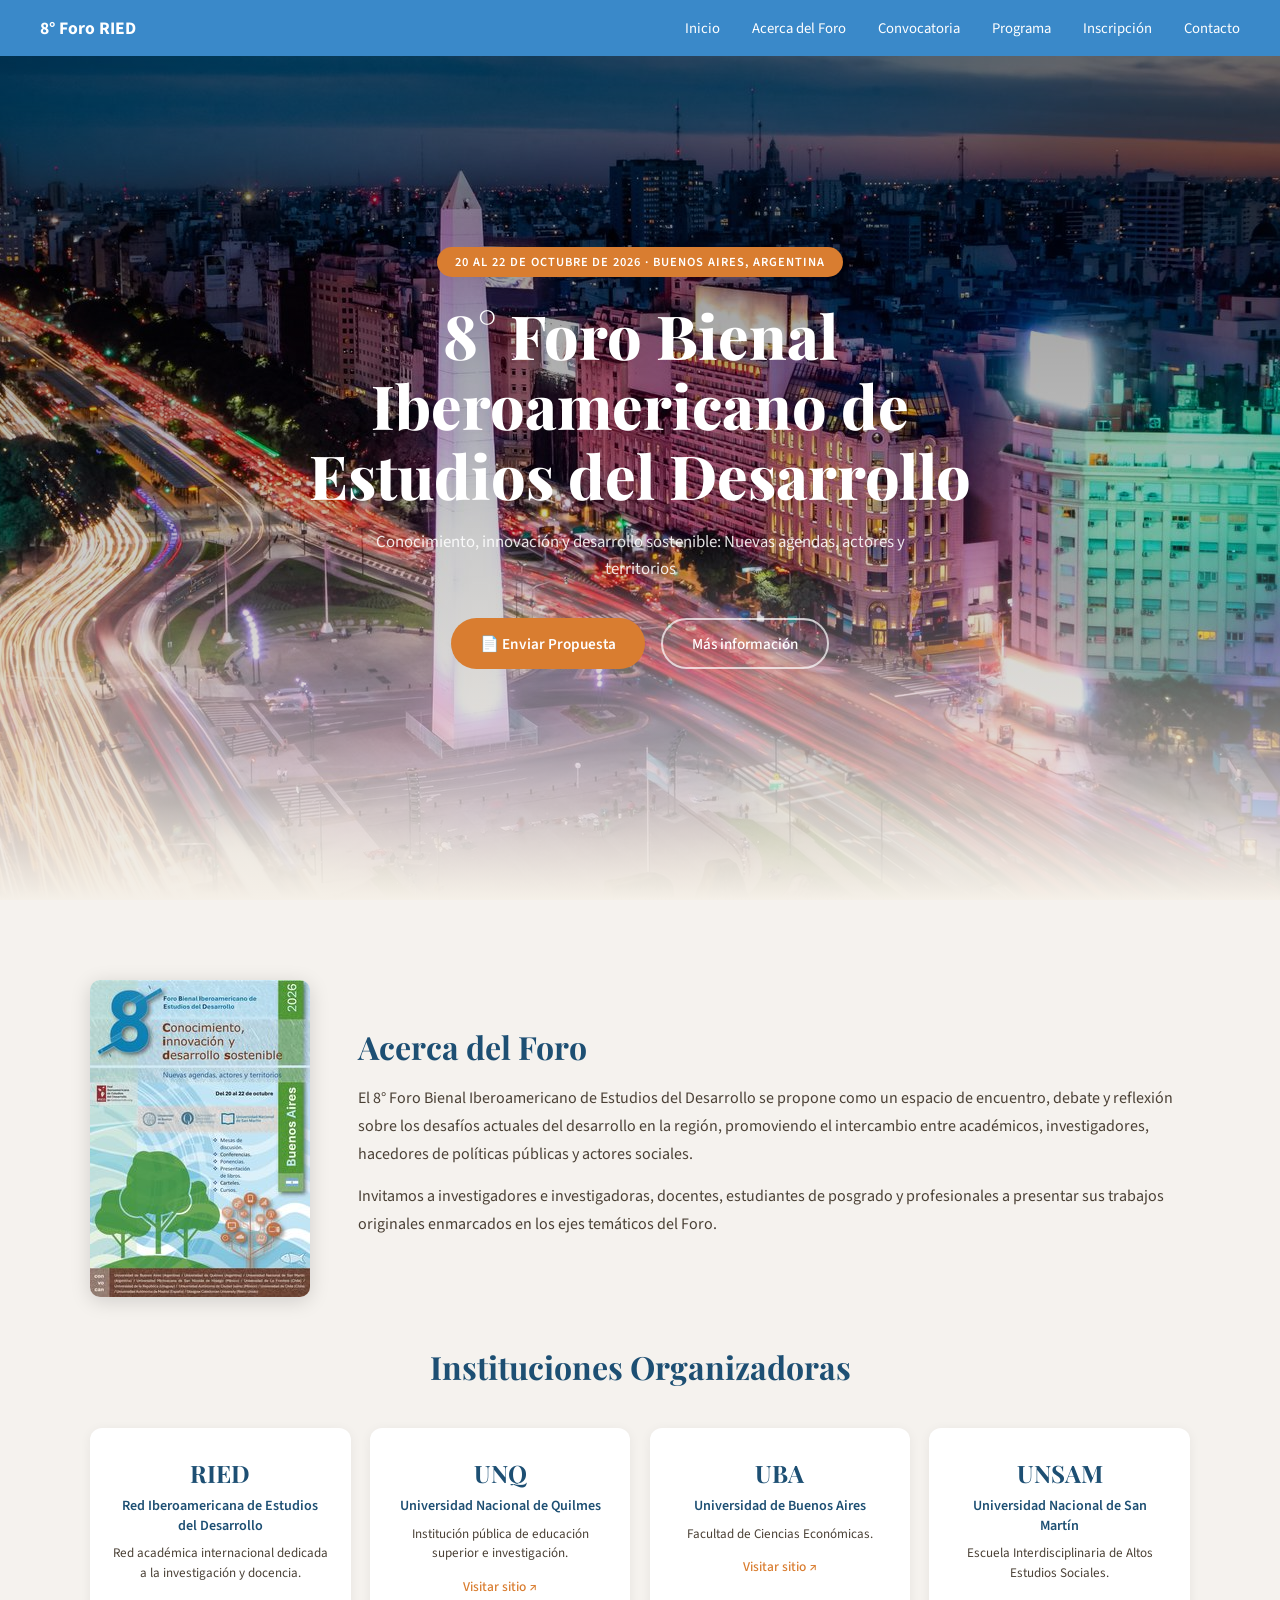
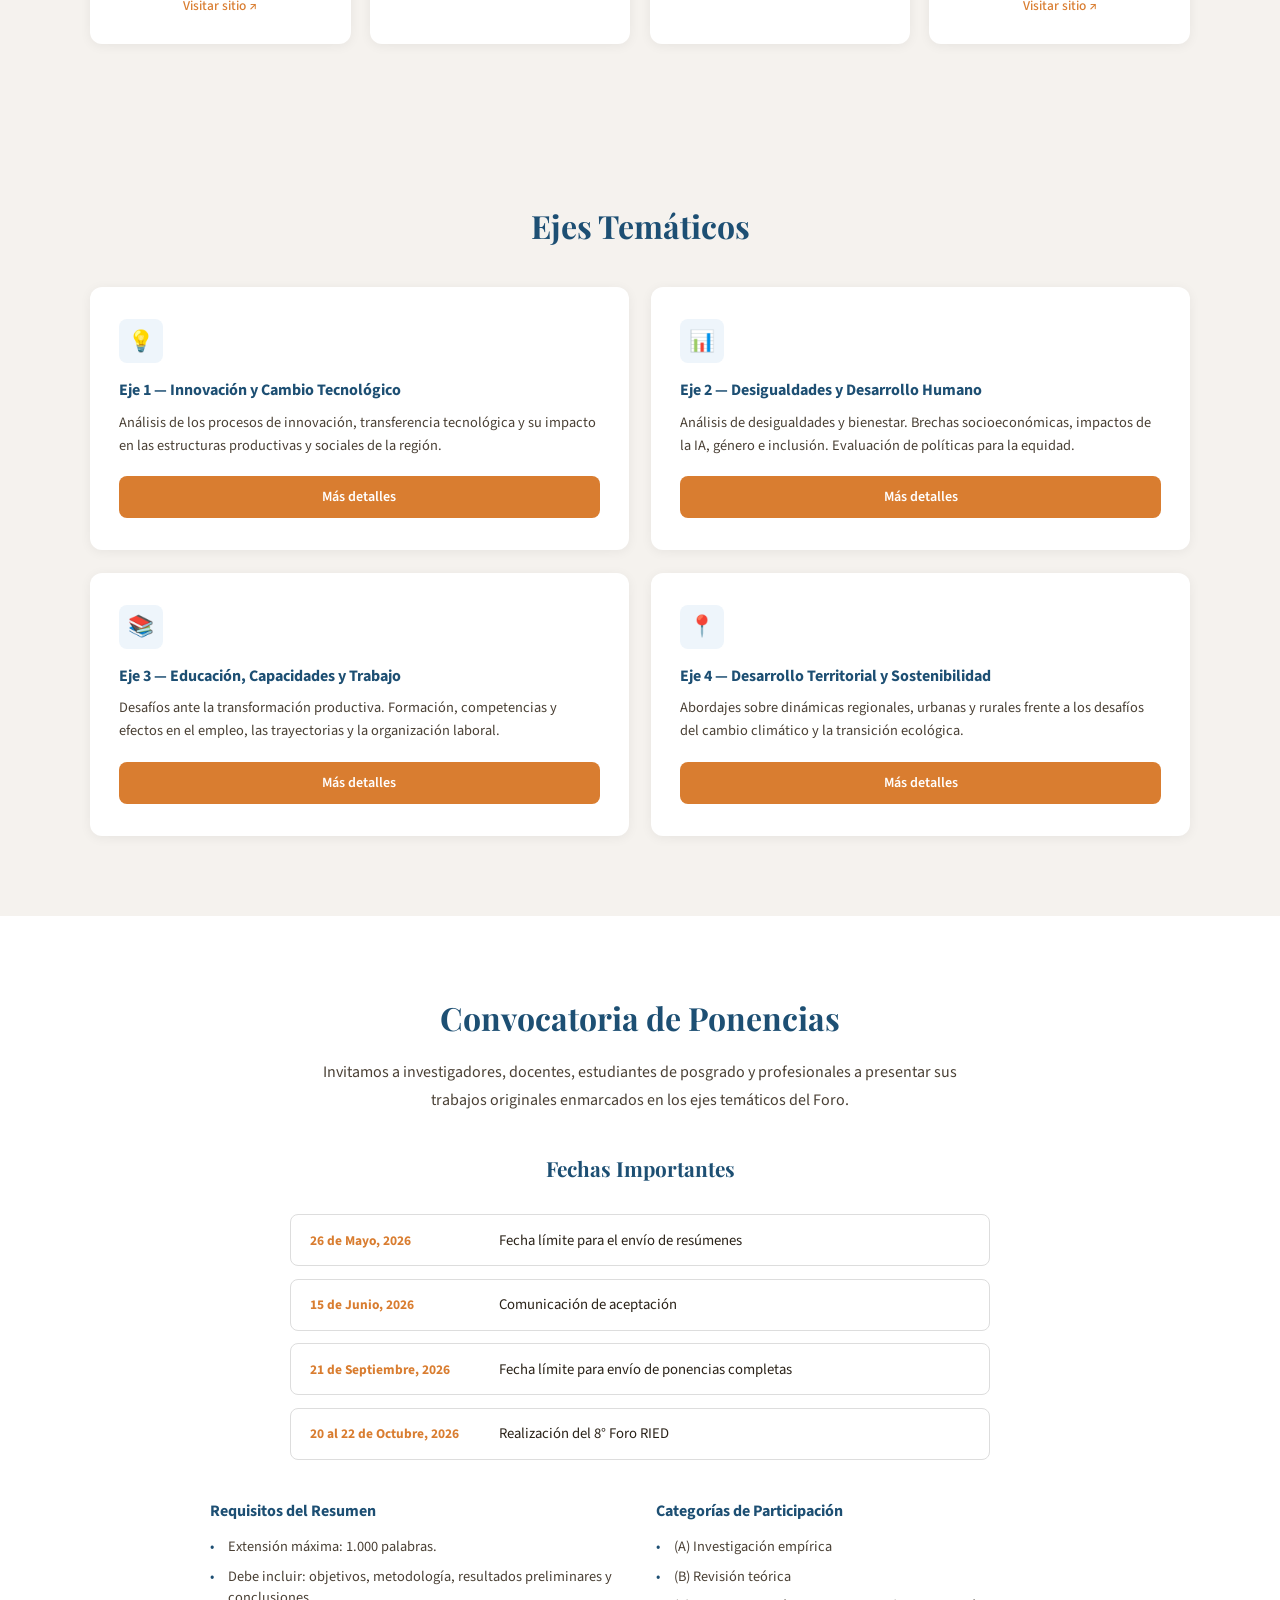
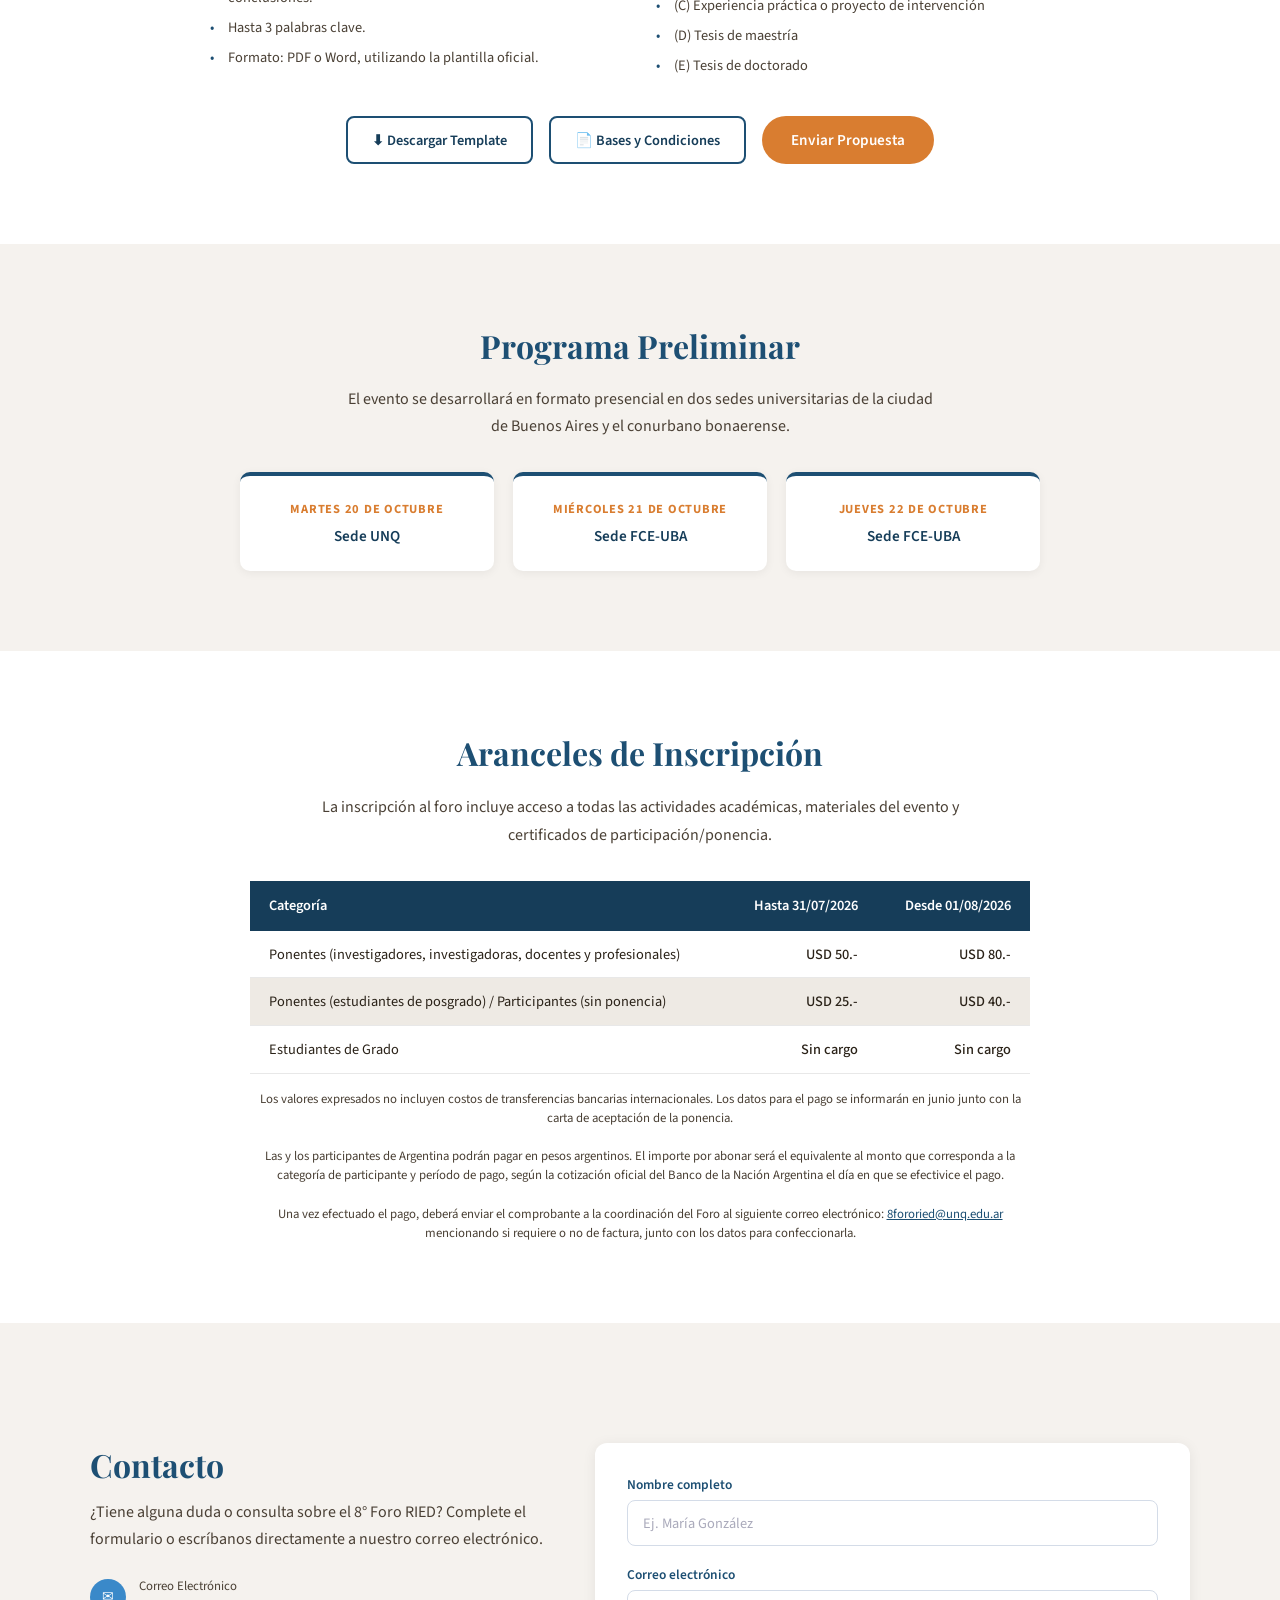
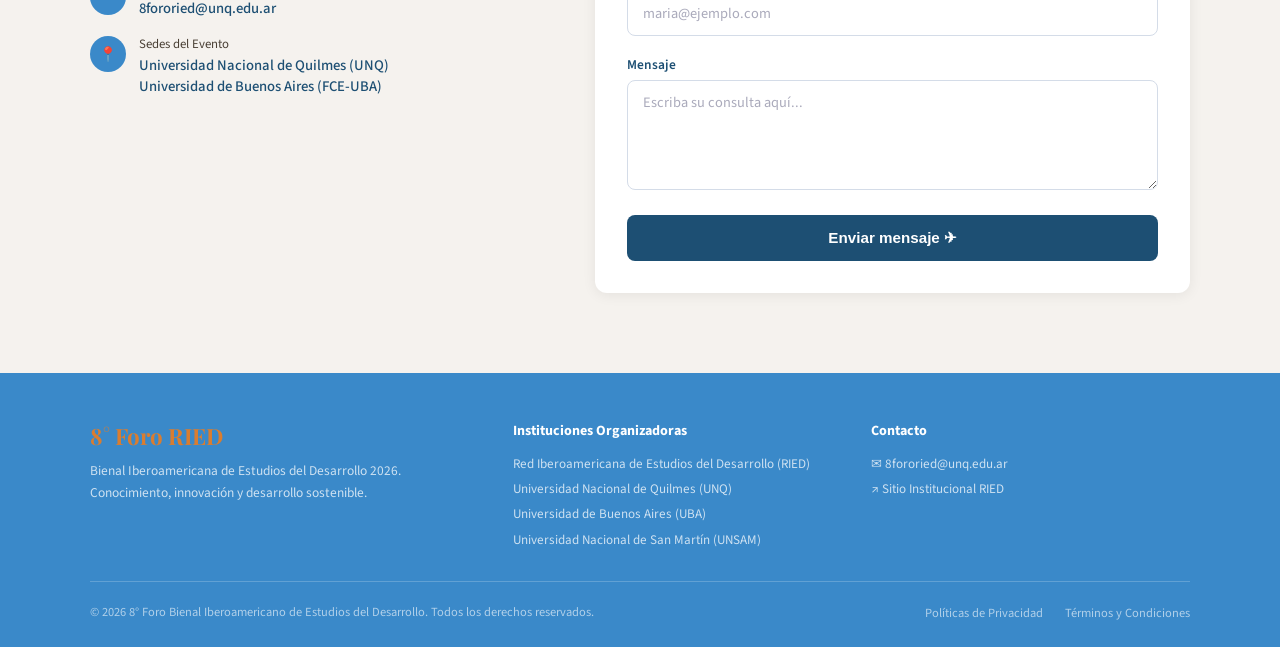
==== index.html @ 1d05a0e4 "Add files via upload" ====
<!DOCTYPE html>
<html lang="es">
<head>
  <meta charset="UTF-8" />
  <meta name="viewport" content="width=device-width, initial-scale=1.0" />
  <title>8° Foro RIED | Bienal Iberoamericana de Estudios del Desarrollo</title>
  <link href="https://fonts.googleapis.com/css2?family=Playfair+Display:wght@700;800&family=Source+Sans+3:wght@300;400;500;600&display=swap" rel="stylesheet" />
  <style>
    *, *::before, *::after { box-sizing: border-box; margin: 0; padding: 0; }

    :root {
      --azul: #1D4F73;
      --azul-oscuro: #163d59;
      --azul-nav: #3A89C9;
      --naranja: #D97D30;
      --naranja-hover: #bf6a22;
      --fondo-claro: #f5f2ee;
      --fondo-gris: #eeeae4;
      --blanco: #ffffff;
      --texto: #2a2218;
      --texto-suave: #4a4035;
      --borde: #ddd;
    }

    html { scroll-behavior: smooth; }

    body {
      font-family: 'Source Sans 3', sans-serif;
      color: var(--texto);
      background: var(--blanco);
    }

    /* ── NAV ── */
    nav {
      position: fixed; top: 0; left: 0; right: 0; z-index: 100;
      background: var(--azul-nav);
      display: flex; align-items: center; justify-content: space-between;
      padding: 0 2.5rem; height: 56px;
    }
    .nav-logo {
      font-family: 'Source Sans 3', sans-serif;
      font-weight: 700; font-size: 1.1rem;
      color: var(--blanco); text-decoration: none;
    }
    .nav-links { display: flex; gap: 2rem; list-style: none; }
    .nav-links a {
      color: var(--blanco); text-decoration: none;
      font-size: 0.92rem; font-weight: 400;
      transition: opacity .2s;
    }
    .nav-links a:hover { opacity: 0.8; }

    .hamburger {
      display: none; flex-direction: column; gap: 5px;
      background: none; border: none; cursor: pointer; padding: 4px;
    }
    .hamburger span {
      display: block; width: 24px; height: 2px;
      background: var(--blanco); border-radius: 2px;
      transition: all .3s;
    }
    .nav-mobile-open .nav-links {
      display: flex !important;
    }
    @media (max-width: 768px) {
      .hamburger { display: flex; }
      .nav-links {
        display: none; flex-direction: column;
        position: absolute; top: 56px; left: 0; right: 0;
        background: var(--azul-nav); padding: 1rem 1.5rem 1.5rem;
        gap: .8rem; z-index: 99;
      }
      .nav-links a { font-size: 1rem; padding: .3rem 0; border-bottom: 1px solid rgba(255,255,255,.15); }
    }

    /* ── HERO ── */
    #inicio {
      min-height: 100vh;
      background: linear-gradient(to bottom, rgba(0,0,0,0.55) 0%, rgba(0,0,0,0.2) 60%, rgba(245,240,232,1) 100%),
                  url('[data-uri]') center 30%/cover no-repeat;
      display: flex; align-items: center; justify-content: center;
      text-align: center; padding: 80px 2rem 4rem;
    }
    .hero-inner { max-width: 720px; }
    .hero-badge {
      display: inline-block;
      background: var(--naranja); color: var(--blanco);
      font-size: 0.78rem; font-weight: 600; letter-spacing: .08em;
      text-transform: uppercase; padding: .4rem 1.1rem;
      border-radius: 999px; margin-bottom: 1.4rem;
    }
    .hero-title {
      font-family: 'Playfair Display', serif;
      font-size: clamp(2.4rem, 5vw, 3.8rem);
      font-weight: 800; color: var(--blanco);
      line-height: 1.15; margin-bottom: 1.2rem;
    }
    .hero-subtitle {
      font-size: 1.05rem; color: rgba(255,255,255,.88);
      line-height: 1.6; margin-bottom: 2.2rem; max-width: 560px; margin-left: auto; margin-right: auto;
    }
    .hero-btns { display: flex; gap: 1rem; justify-content: center; flex-wrap: wrap; }
    .btn-primary {
      background: var(--naranja); color: var(--blanco);
      border: none; padding: .8rem 1.8rem; border-radius: 999px;
      font-size: .95rem; font-weight: 600; cursor: pointer;
      text-decoration: none; display: inline-flex; align-items: center; gap: .5rem;
      transition: background .2s, transform .15s;
    }
    .btn-primary:hover { background: var(--naranja-hover); transform: translateY(-1px); }
    .btn-secondary {
      background: transparent; color: var(--blanco);
      border: 2px solid rgba(255,255,255,.7); padding: .8rem 1.8rem; border-radius: 999px;
      font-size: .95rem; font-weight: 500; cursor: pointer;
      text-decoration: none; display: inline-flex; align-items: center;
      transition: border-color .2s, background .2s;
    }
    .btn-secondary:hover { border-color: var(--blanco); background: rgba(255,255,255,.1); }

    /* ── SECTIONS ── */
    section { padding: 5rem 2rem; }
    .container { max-width: 1100px; margin: 0 auto; }
    .section-title {
      font-family: 'Playfair Display', serif;
      font-size: 2rem; font-weight: 700;
      color: var(--azul); text-align: center; margin-bottom: 1.2rem;
    }
    .section-text {
      text-align: center; color: var(--texto-suave);
      line-height: 1.75; max-width: 680px; margin: 0 auto 1.2rem;
      font-size: 1rem;
    }

    /* ── ACERCA ── */
    #acerca { background: var(--fondo-claro); }
    .acerca-grid {
      display: grid; grid-template-columns: 220px 1fr;
      gap: 3rem; align-items: center; margin-bottom: 3rem;
    }
    .acerca-cartel {
      border-radius: 10px; overflow: hidden;
      box-shadow: 0 4px 20px rgba(0,0,0,.15);
    }
    .acerca-cartel img { width: 100%; display: block; }
    .acerca-texto h2 {
      font-family: 'Playfair Display', serif;
      font-size: 2rem; color: var(--azul); margin-bottom: 1rem; text-align: left;
    }
    .acerca-texto p { color: var(--texto-suave); line-height: 1.75; margin-bottom: .9rem; }
    @media (max-width: 768px) {
      .acerca-grid { grid-template-columns: 1fr; }
      .acerca-cartel { max-width: 280px; margin: 0 auto; }
    }

    /* ── INSTITUCIONES ── */
    .instituciones-grid {
      display: grid; grid-template-columns: repeat(auto-fit, minmax(220px, 1fr));
      gap: 1.2rem; margin-top: 2.5rem;
    }
    .inst-card {
      background: var(--blanco); border-radius: 12px;
      padding: 1.8rem 1.4rem; text-align: center;
      box-shadow: 0 2px 12px rgba(0,0,0,.06);
      display: flex; flex-direction: column; gap: .5rem;
    }
    .inst-sigla {
      font-family: 'Playfair Display', serif;
      font-size: 1.5rem; font-weight: 700; color: var(--azul);
    }
    .inst-nombre {
      font-size: .88rem; color: var(--azul); font-weight: 600; line-height: 1.4;
    }
    .inst-desc { font-size: .82rem; color: var(--texto-suave); line-height: 1.5; }
    .inst-link {
      color: var(--naranja); font-size: .84rem; font-weight: 500;
      text-decoration: none; margin-top: .3rem;
    }
    .inst-link:hover { text-decoration: underline; }

    /* ── EJES ── */
    #ejes { background: var(--fondo-claro); }
    .ejes-grid {
      display: grid; grid-template-columns: repeat(auto-fit, minmax(420px, 1fr));
      gap: 1.4rem; margin-top: 2.5rem;
    }
    .eje-card {
      background: var(--blanco); border-radius: 12px;
      padding: 2rem 1.8rem;
      box-shadow: 0 2px 12px rgba(0,0,0,.06);
    }
    .eje-icono {
      width: 44px; height: 44px; background: #eef5fb;
      border-radius: 8px; display: flex; align-items: center; justify-content: center;
      margin-bottom: 1rem; font-size: 1.3rem;
    }
    .eje-titulo {
      font-size: 1rem; font-weight: 700; color: var(--azul);
      margin-bottom: .6rem;
    }
    .eje-desc { font-size: .9rem; color: var(--texto-suave); line-height: 1.6; margin-bottom: 1.2rem; }
    .btn-download {
      width: 100%; background: var(--naranja); color: var(--blanco);
      border: none; padding: .7rem 1rem; border-radius: 8px;
      font-size: .88rem; font-weight: 600; cursor: pointer;
      display: flex; align-items: center; justify-content: center; gap: .5rem;
      text-decoration: none; transition: background .2s;
    }
    .btn-download:hover { background: var(--naranja-hover); }

    /* ── CATEGORÍAS ── */
    #categorias { background: var(--fondo-claro); }
    .categorias-box {
      max-width: 580px; margin: 2rem auto 0;
    }
    .categorias-box ol {
      list-style: none; counter-reset: cat;
      display: flex; flex-direction: column; gap: 0;
    }
    .categorias-box li {
      counter-increment: cat;
      display: flex; align-items: center; gap: 1rem;
      font-size: 1rem; color: var(--texto);
      padding: .85rem 1rem;
      border-bottom: 1px solid rgba(58,137,201,.15);
    }
    .categorias-box li:last-child { border-bottom: none; }
    .categorias-box li::before {
      content: counter(cat, lower-roman) ".";
      color: var(--azul); font-weight: 700; min-width: 1.8rem;
      font-size: 1rem;
    }

    /* ── CONVOCATORIA ── */
    #convocatoria { background: var(--blanco); }
    .fechas-list {
      max-width: 700px; margin: 2rem auto;
      display: flex; flex-direction: column; gap: .8rem;
    }
    .fecha-item {
      display: flex; align-items: center; gap: 1.2rem;
      background: var(--blanco); border: 1px solid var(--borde);
      border-radius: 8px; padding: .9rem 1.2rem;
    }
    .fecha-tag {
      font-size: .84rem; font-weight: 700; color: var(--naranja);
      min-width: 170px; white-space: nowrap;
    }
    .fecha-desc { font-size: .92rem; color: var(--texto); }

    .requisitos-grid {
      display: grid; grid-template-columns: 1fr 1fr;
      gap: 2rem; max-width: 860px; margin: 2.5rem auto 0;
    }
    .req-block h3 {
      font-size: 1rem; font-weight: 700; color: var(--azul);
      margin-bottom: .9rem;
    }
    .req-block ul { list-style: none; display: flex; flex-direction: column; gap: .5rem; }
    .req-block li {
      font-size: .9rem; color: var(--texto-suave); line-height: 1.5;
      padding-left: 1.1rem; position: relative;
    }
    .req-block li::before {
      content: "•"; color: var(--azul); position: absolute; left: 0;
    }
    .convoc-btns {
      display: flex; gap: 1rem; justify-content: center; flex-wrap: wrap;
      margin-top: 2.5rem;
    }
    .btn-outline {
      background: transparent; color: var(--azul-oscuro);
      border: 2px solid var(--azul); padding: .7rem 1.5rem;
      border-radius: 8px; font-size: .9rem; font-weight: 600;
      cursor: pointer; text-decoration: none;
      display: inline-flex; align-items: center; gap: .5rem;
      transition: background .2s, color .2s;
    }
    .btn-outline:hover { background: var(--azul); color: var(--blanco); }

    /* ── PROGRAMA ── */
    #programa { background: var(--fondo-claro); }
    .programa-intro {
      text-align: center; color: var(--texto-suave);
      max-width: 600px; margin: 0 auto 2rem; line-height: 1.7;
    }
    .dias-grid {
      display: grid; grid-template-columns: repeat(auto-fit, minmax(240px, 1fr));
      gap: 1.2rem; max-width: 800px; margin: 0 auto;
    }
    .dia-card {
      background: var(--blanco); border-radius: 10px;
      padding: 1.5rem; text-align: center;
      box-shadow: 0 2px 10px rgba(0,0,0,.06);
      border-top: 4px solid var(--azul);
    }
    .dia-fecha { font-size: .78rem; color: var(--naranja); font-weight: 700; text-transform: uppercase; letter-spacing: .06em; margin-bottom: .4rem; }
    .dia-titulo { font-size: .95rem; font-weight: 600; color: var(--azul-oscuro); }

    /* ── INSCRIPCIÓN ── */
    #inscripcion { background: var(--blanco); }
    .tabla-wrap { overflow-x: auto; margin-top: 2rem; }
    table {
      width: 100%; max-width: 780px; margin: 0 auto;
      border-collapse: collapse; font-size: .9rem;
    }
    thead tr { background: var(--azul-oscuro); color: var(--blanco); }
    thead th { padding: .9rem 1.2rem; text-align: left; font-weight: 600; }
    thead th:not(:first-child) { text-align: right; }
    tbody tr { border-bottom: 1px solid #e8e8e8; }
    tbody tr:nth-child(even) { background: var(--fondo-gris); }
    tbody td { padding: .8rem 1.2rem; color: var(--texto); }
    tbody td:not(:first-child) { text-align: right; font-weight: 500; }
    .tabla-nota {
      text-align: center; font-size: .8rem; color: var(--texto-suave);
      margin-top: 1rem; max-width: 780px; margin-left: auto; margin-right: auto;
      line-height: 1.5;
    }

    /* ── CONTACTO ── */
    #contacto { background: var(--fondo-claro); }
    .contacto-grid {
      display: grid; grid-template-columns: 1fr 1.3fr;
      gap: 3rem; align-items: start; margin-top: 2.5rem;
    }
    .contacto-info h2 {
      font-family: 'Playfair Display', serif;
      font-size: 2rem; color: var(--azul); margin-bottom: .8rem;
    }
    .contacto-info p { color: var(--texto-suave); line-height: 1.7; margin-bottom: 1.5rem; }
    .info-item {
      display: flex; align-items: flex-start; gap: .8rem; margin-bottom: 1rem;
    }
    .info-icon {
      width: 36px; height: 36px; background: var(--azul-nav);
      border-radius: 50%; display: flex; align-items: center; justify-content: center;
      color: var(--blanco); font-size: .9rem; flex-shrink: 0; margin-top: .1rem;
    }
    .info-label { font-size: .8rem; color: var(--texto-suave); margin-bottom: .15rem; }
    .info-value { font-size: .92rem; color: var(--azul); font-weight: 500; }
    .contacto-form {
      background: var(--blanco); border-radius: 12px;
      padding: 2rem; box-shadow: 0 2px 14px rgba(0,0,0,.07);
    }
    .form-group { margin-bottom: 1.2rem; }
    .form-group label { display: block; font-size: .84rem; color: var(--azul); font-weight: 600; margin-bottom: .4rem; }
    .form-group input, .form-group textarea {
      width: 100%; border: 1.5px solid #d4dce8;
      border-radius: 8px; padding: .7rem .9rem;
      font-family: inherit; font-size: .9rem; color: var(--texto);
      background: var(--blanco); transition: border-color .2s;
      outline: none;
    }
    .form-group input:focus, .form-group textarea:focus { border-color: var(--azul); }
    .form-group input::placeholder, .form-group textarea::placeholder { color: #aab; }
    .form-group textarea { resize: vertical; min-height: 110px; }
    .btn-enviar {
      width: 100%; background: var(--azul); color: var(--blanco);
      border: none; padding: .85rem 1rem; border-radius: 8px;
      font-size: .95rem; font-weight: 600; cursor: pointer;
      display: flex; align-items: center; justify-content: center; gap: .5rem;
      transition: background .2s;
    }
    .btn-enviar:hover { background: var(--azul-oscuro); }

    /* ── FOOTER ── */
    footer {
      background: var(--azul-nav); color: var(--blanco);
      padding: 3rem 2rem 1.5rem;
    }
    .footer-grid {
      display: grid; grid-template-columns: 1.2fr 1fr 1fr;
      gap: 2.5rem; max-width: 1100px; margin: 0 auto 2rem;
    }
    .footer-logo {
      font-family: 'Playfair Display', serif;
      font-size: 1.4rem; font-weight: 700; color: var(--naranja);
      margin-bottom: .6rem;
    }
    .footer-tagline { font-size: .84rem; color: rgba(255,255,255,.75); line-height: 1.6; }
    .footer-col h4 { font-size: .88rem; font-weight: 700; margin-bottom: .9rem; color: var(--blanco); }
    .footer-col ul { list-style: none; display: flex; flex-direction: column; gap: .45rem; }
    .footer-col li { font-size: .82rem; color: rgba(255,255,255,.75); }
    .footer-col a { color: rgba(255,255,255,.75); text-decoration: none; }
    .footer-col a:hover { color: var(--blanco); }
    .footer-bottom {
      border-top: 1px solid rgba(255,255,255,.2);
      padding-top: 1.2rem; max-width: 1100px; margin: 0 auto;
      display: flex; justify-content: space-between; align-items: center; flex-wrap: wrap; gap: .5rem;
    }
    .footer-bottom p { font-size: .78rem; color: rgba(255,255,255,.6); }
    .footer-bottom a { color: rgba(255,255,255,.6); text-decoration: none; margin-left: 1.2rem; font-size: .78rem; }
    .footer-bottom a:hover { color: var(--blanco); }

    /* ── RESPONSIVE ── */
    @media (max-width: 768px) {
      nav { padding: 0 1.2rem; }
      .nav-links { gap: 1rem; }
      .nav-links a { font-size: .82rem; }
      .ejes-grid { grid-template-columns: 1fr; }
      .requisitos-grid { grid-template-columns: 1fr; }
      .contacto-grid { grid-template-columns: 1fr; }
      .footer-grid { grid-template-columns: 1fr; gap: 1.5rem; }
      .footer-bottom { flex-direction: column; text-align: center; }
    }
  </style>
</head>
<body>

  <!-- NAV -->
  <nav>
    <a class="nav-logo" href="#inicio">8° Foro RIED</a>
    <button class="hamburger" onclick="this.closest('nav').classList.toggle('nav-mobile-open')" aria-label="Menú">
      <span></span><span></span><span></span>
    </button>
    <ul class="nav-links">
      <li><a href="#acerca">Inicio</a></li>
      <li><a href="#acerca">Acerca del Foro</a></li>
      <li><a href="#convocatoria">Convocatoria</a></li>
      <li><a href="#programa">Programa</a></li>
      <li><a href="#inscripcion">Inscripción</a></li>
      <li><a href="#contacto">Contacto</a></li>
    </ul>
  </nav>

  <!-- HERO -->
  <section id="inicio">
    <div class="hero-inner">
      <span class="hero-badge">20 al 22 de Octubre de 2026 · Buenos Aires, Argentina</span>
      <h1 class="hero-title">8° Foro Bienal Iberoamericano de Estudios del Desarrollo</h1>
      <p class="hero-subtitle">Conocimiento, innovación y desarrollo sostenible: Nuevas agendas, actores y territorios</p>
      <div class="hero-btns">
        <a href="#convocatoria" class="btn-primary">📄 Enviar Propuesta</a>
        <a href="#acerca" class="btn-secondary">Más información</a>
      </div>
    </div>
  </section>

  <!-- ACERCA -->
  <section id="acerca">
    <div class="container">
      <div class="acerca-grid">
        <div class="acerca-cartel">
          <img src="[data-uri]" alt="Cartel 8° Foro RIED" />
        </div>
        <div class="acerca-texto">
          <h2>Acerca del Foro</h2>
          <p>El 8° Foro Bienal Iberoamericano de Estudios del Desarrollo se propone como un espacio de encuentro, debate y reflexión sobre los desafíos actuales del desarrollo en la región, promoviendo el intercambio entre académicos, investigadores, hacedores de políticas públicas y actores sociales.</p>
          <p>Invitamos a investigadores e investigadoras, docentes, estudiantes de posgrado y profesionales a presentar sus trabajos originales enmarcados en los ejes temáticos del Foro.</p>
        </div>
      </div>

      <h3 class="section-title" style="margin-top:3rem;">Instituciones Organizadoras</h3>
      <div class="instituciones-grid">
        <div class="inst-card">
          <div class="inst-sigla">RIED</div>
          <div class="inst-nombre">Red Iberoamericana de Estudios del Desarrollo</div>
          <div class="inst-desc">Red académica internacional dedicada a la investigación y docencia.</div>
          <a href="https://ried.ei.udelar.edu.uy/" target="_blank" class="inst-link">Visitar sitio ↗</a>
        </div>
        <div class="inst-card">
          <div class="inst-sigla">UNQ</div>
          <div class="inst-nombre">Universidad Nacional de Quilmes</div>
          <div class="inst-desc">Institución pública de educación superior e investigación.</div>
          <a href="https://www.unq.edu.ar" target="_blank" class="inst-link">Visitar sitio ↗</a>
        </div>
        <div class="inst-card">
          <div class="inst-sigla">UBA</div>
          <div class="inst-nombre">Universidad de Buenos Aires</div>
          <div class="inst-desc">Facultad de Ciencias Económicas.</div>
          <a href="https://www.uba.ar" target="_blank" class="inst-link">Visitar sitio ↗</a>
        </div>
        <div class="inst-card">
          <div class="inst-sigla">UNSAM</div>
          <div class="inst-nombre">Universidad Nacional de San Martín</div>
          <div class="inst-desc">Escuela Interdisciplinaria de Altos Estudios Sociales.</div>
          <a href="https://www.unsam.edu.ar" target="_blank" class="inst-link">Visitar sitio ↗</a>
        </div>
      </div>
    </div>
  </section>

  <!-- EJES TEMÁTICOS -->
  <section id="ejes">
    <div class="container">
      <h2 class="section-title">Ejes Temáticos</h2>
      <div class="ejes-grid">
        <div class="eje-card">
          <div class="eje-icono">💡</div>
          <div class="eje-titulo">Eje 1 — Innovación y Cambio Tecnológico</div>
          <p class="eje-desc">Análisis de los procesos de innovación, transferencia tecnológica y su impacto en las estructuras productivas y sociales de la región.</p>
          <a href="https://drive.google.com/file/d/17ucjPjBVITcf9q3q3C0ZAJIgODDMo0Xp/view?usp=drive_link" target="_blank" class="btn-download">Más detalles</a>
        </div>
        <div class="eje-card">
          <div class="eje-icono">📊</div>
          <div class="eje-titulo">Eje 2 — Desigualdades y Desarrollo Humano</div>
          <p class="eje-desc">Análisis de desigualdades y bienestar. Brechas socioeconómicas, impactos de la IA, género e inclusión. Evaluación de políticas para la equidad.</p>
          <a href="https://drive.google.com/file/d/17ucjPjBVITcf9q3q3C0ZAJIgODDMo0Xp/view?usp=drive_link" target="_blank" class="btn-download">Más detalles</a>
        </div>
        <div class="eje-card">
          <div class="eje-icono">📚</div>
          <div class="eje-titulo">Eje 3 — Educación, Capacidades y Trabajo</div>
          <p class="eje-desc">Desafíos ante la transformación productiva. Formación, competencias y efectos en el empleo, las trayectorias y la organización laboral.</p>
          <a href="https://drive.google.com/file/d/17ucjPjBVITcf9q3q3C0ZAJIgODDMo0Xp/view?usp=drive_link" target="_blank" class="btn-download">Más detalles</a>
        </div>
        <div class="eje-card">
          <div class="eje-icono">📍</div>
          <div class="eje-titulo">Eje 4 — Desarrollo Territorial y Sostenibilidad</div>
          <p class="eje-desc">Abordajes sobre dinámicas regionales, urbanas y rurales frente a los desafíos del cambio climático y la transición ecológica.</p>
          <a href="https://drive.google.com/file/d/17ucjPjBVITcf9q3q3C0ZAJIgODDMo0Xp/view?usp=drive_link" target="_blank" class="btn-download">Más detalles</a>
        </div>
      </div>
    </div>
  </section>


  <!-- CONVOCATORIA -->
  <section id="convocatoria">
    <div class="container">
      <h2 class="section-title">Convocatoria de Ponencias</h2>
      <p class="section-text">
        Invitamos a investigadores, docentes, estudiantes de posgrado y profesionales a presentar sus trabajos originales enmarcados en los ejes temáticos del Foro.
      </p>

      <h3 class="section-title" style="font-size:1.3rem; margin-top:2.5rem;">Fechas Importantes</h3>
      <div class="fechas-list">
        <div class="fecha-item">
          <span class="fecha-tag">26 de Mayo, 2026</span>
          <span class="fecha-desc">Fecha límite para el envío de resúmenes</span>
        </div>
        <div class="fecha-item">
          <span class="fecha-tag">15 de Junio, 2026</span>
          <span class="fecha-desc">Comunicación de aceptación</span>
        </div>
        <div class="fecha-item">
          <span class="fecha-tag">21 de Septiembre, 2026</span>
          <span class="fecha-desc">Fecha límite para envío de ponencias completas</span>
        </div>
        <div class="fecha-item">
          <span class="fecha-tag">20 al 22 de Octubre, 2026</span>
          <span class="fecha-desc">Realización del 8° Foro RIED</span>
        </div>
      </div>

      <div class="requisitos-grid">
        <div class="req-block">
          <h3>Requisitos del Resumen</h3>
          <ul>
            <li>Extensión máxima: 1.000 palabras.</li>
            <li>Debe incluir: objetivos, metodología, resultados preliminares y conclusiones.</li>
            <li>Hasta 3 palabras clave.</li>
            <li>Formato: PDF o Word, utilizando la plantilla oficial.</li>
          </ul>
        </div>
        <div class="req-block">
          <h3>Categorías de Participación</h3>
          <ul>
            <li>(A) Investigación empírica</li>
            <li>(B) Revisión teórica</li>
            <li>(C) Experiencia práctica o proyecto de intervención</li>
            <li>(D) Tesis de maestría</li>
            <li>(E) Tesis de doctorado</li>
          </ul>
        </div>
      </div>

      <div class="convoc-btns">
        <a href="https://docs.google.com/document/d/1Ycn0RDQFD9Lie3_sKB4nD702OVNZo6qW/edit?usp=drive_link&ouid=109383306768467036196&rtpof=true&sd=true" target="_blank" class="btn-outline">⬇ Descargar Template</a>
        <a href="https://drive.google.com/file/d/17ucjPjBVITcf9q3q3C0ZAJIgODDMo0Xp/view?usp=drive_link" target="_blank" class="btn-outline">📄 Bases y Condiciones</a>
        <a href="https://forms.gle/KFT8d6j4zbv81zY18" target="_blank" class="btn-primary">Enviar Propuesta</a>
      </div>
    </div>
  </section>

  <!-- PROGRAMA -->
  <section id="programa">
    <div class="container">
      <h2 class="section-title">Programa Preliminar</h2>
      <p class="programa-intro">
        El evento se desarrollará en formato presencial en dos sedes universitarias de la ciudad de Buenos Aires y el conurbano bonaerense.
      </p>
      <div class="dias-grid">
        <div class="dia-card">
          <div class="dia-fecha">Martes 20 de Octubre</div>
          <div class="dia-titulo">Sede UNQ</div>
        </div>
        <div class="dia-card">
          <div class="dia-fecha">Miércoles 21 de Octubre</div>
          <div class="dia-titulo">Sede FCE-UBA</div>
        </div>
        <div class="dia-card">
          <div class="dia-fecha">Jueves 22 de Octubre</div>
          <div class="dia-titulo">Sede FCE-UBA</div>
        </div>
      </div>
    </div>
  </section>

  <!-- INSCRIPCIÓN -->
  <section id="inscripcion">
    <div class="container">
      <h2 class="section-title">Aranceles de Inscripción</h2>
      <p class="section-text">
        La inscripción al foro incluye acceso a todas las actividades académicas, materiales del evento y certificados de participación/ponencia.
      </p>
      <div class="tabla-wrap">
        <table>
          <thead>
            <tr>
              <th>Categoría</th>
              <th>Hasta 31/07/2026</th>
              <th>Desde 01/08/2026</th>
            </tr>
          </thead>
          <tbody>
            <tr>
              <td>Ponentes (investigadores, investigadoras, docentes y profesionales)</td>
              <td>USD 50.-</td>
              <td>USD 80.-</td>
            </tr>
            <tr>
              <td>Ponentes (estudiantes de posgrado) / Participantes (sin ponencia)</td>
              <td>USD 25.-</td>
              <td>USD 40.-</td>
            </tr>
            <tr>
              <td>Estudiantes de Grado</td>
              <td>Sin cargo</td>
              <td>Sin cargo</td>
            </tr>
          </tbody>
        </table>
      </div>
      <p class="tabla-nota">Los valores expresados no incluyen costos de transferencias bancarias internacionales. Los datos para el pago se informarán en junio junto con la carta de aceptación de la ponencia.<br><br>
      Las y los participantes de Argentina podrán pagar en pesos argentinos. El importe por abonar será el equivalente al monto que corresponda a la categoría de participante y período de pago, según la cotización oficial del Banco de la Nación Argentina el día en que se efectivice el pago.<br><br>
      Una vez efectuado el pago, deberá enviar el comprobante a la coordinación del Foro al siguiente correo electrónico: <a href="mailto:8fororied@unq.edu.ar" style="color:var(--azul);">8fororied@unq.edu.ar</a> mencionando si requiere o no de factura, junto con los datos para confeccionarla.</p>
    </div>
  </section>

  <!-- CONTACTO -->
  <section id="contacto">
    <div class="container">
      <div class="contacto-grid">
        <div class="contacto-info">
          <h2>Contacto</h2>
          <p>¿Tiene alguna duda o consulta sobre el 8° Foro RIED? Complete el formulario o escríbanos directamente a nuestro correo electrónico.</p>
          <div class="info-item">
            <div class="info-icon">✉</div>
            <div>
              <div class="info-label">Correo Electrónico</div>
              <div class="info-value">8fororied@unq.edu.ar</div>
            </div>
          </div>
          <div class="info-item">
            <div class="info-icon">📍</div>
            <div>
              <div class="info-label">Sedes del Evento</div>
              <div class="info-value">Universidad Nacional de Quilmes (UNQ)<br>Universidad de Buenos Aires (FCE-UBA)</div>
            </div>
          </div>
        </div>
        <div class="contacto-form">
          <div class="form-group">
            <label>Nombre completo</label>
            <input type="text" placeholder="Ej. María González" />
          </div>
          <div class="form-group">
            <label>Correo electrónico</label>
            <input type="email" placeholder="maria@ejemplo.com" />
          </div>
          <div class="form-group">
            <label>Mensaje</label>
            <textarea placeholder="Escriba su consulta aquí..."></textarea>
          </div>
          <button class="btn-enviar">Enviar mensaje ✈</button>
        </div>
      </div>
    </div>
  </section>

  <!-- FOOTER -->
  <footer>
    <div class="footer-grid">
      <div>
        <div class="footer-logo">8° Foro RIED</div>
        <p class="footer-tagline">Bienal Iberoamericana de Estudios del Desarrollo 2026. Conocimiento, innovación y desarrollo sostenible.</p>
      </div>
      <div class="footer-col">
        <h4>Instituciones Organizadoras</h4>
        <ul>
          <li>Red Iberoamericana de Estudios del Desarrollo (RIED)</li>
          <li>Universidad Nacional de Quilmes (UNQ)</li>
          <li>Universidad de Buenos Aires (UBA)</li>
          <li>Universidad Nacional de San Martín (UNSAM)</li>
        </ul>
      </div>
      <div class="footer-col">
        <h4>Contacto</h4>
        <ul>
          <li><a href="mailto:8fororied@unq.edu.ar">✉ 8fororied@unq.edu.ar</a></li>
          <li><a href="https://ried.ei.udelar.edu.uy/" target="_blank">↗ Sitio Institucional RIED</a></li>
        </ul>
      </div>
    </div>
    <div class="footer-bottom">
      <p>© 2026 8° Foro Bienal Iberoamericano de Estudios del Desarrollo. Todos los derechos reservados.</p>
      <div>
        <a href="#">Políticas de Privacidad</a>
        <a href="#">Términos y Condiciones</a>
      </div>
    </div>
  </footer>

</body>
</html>
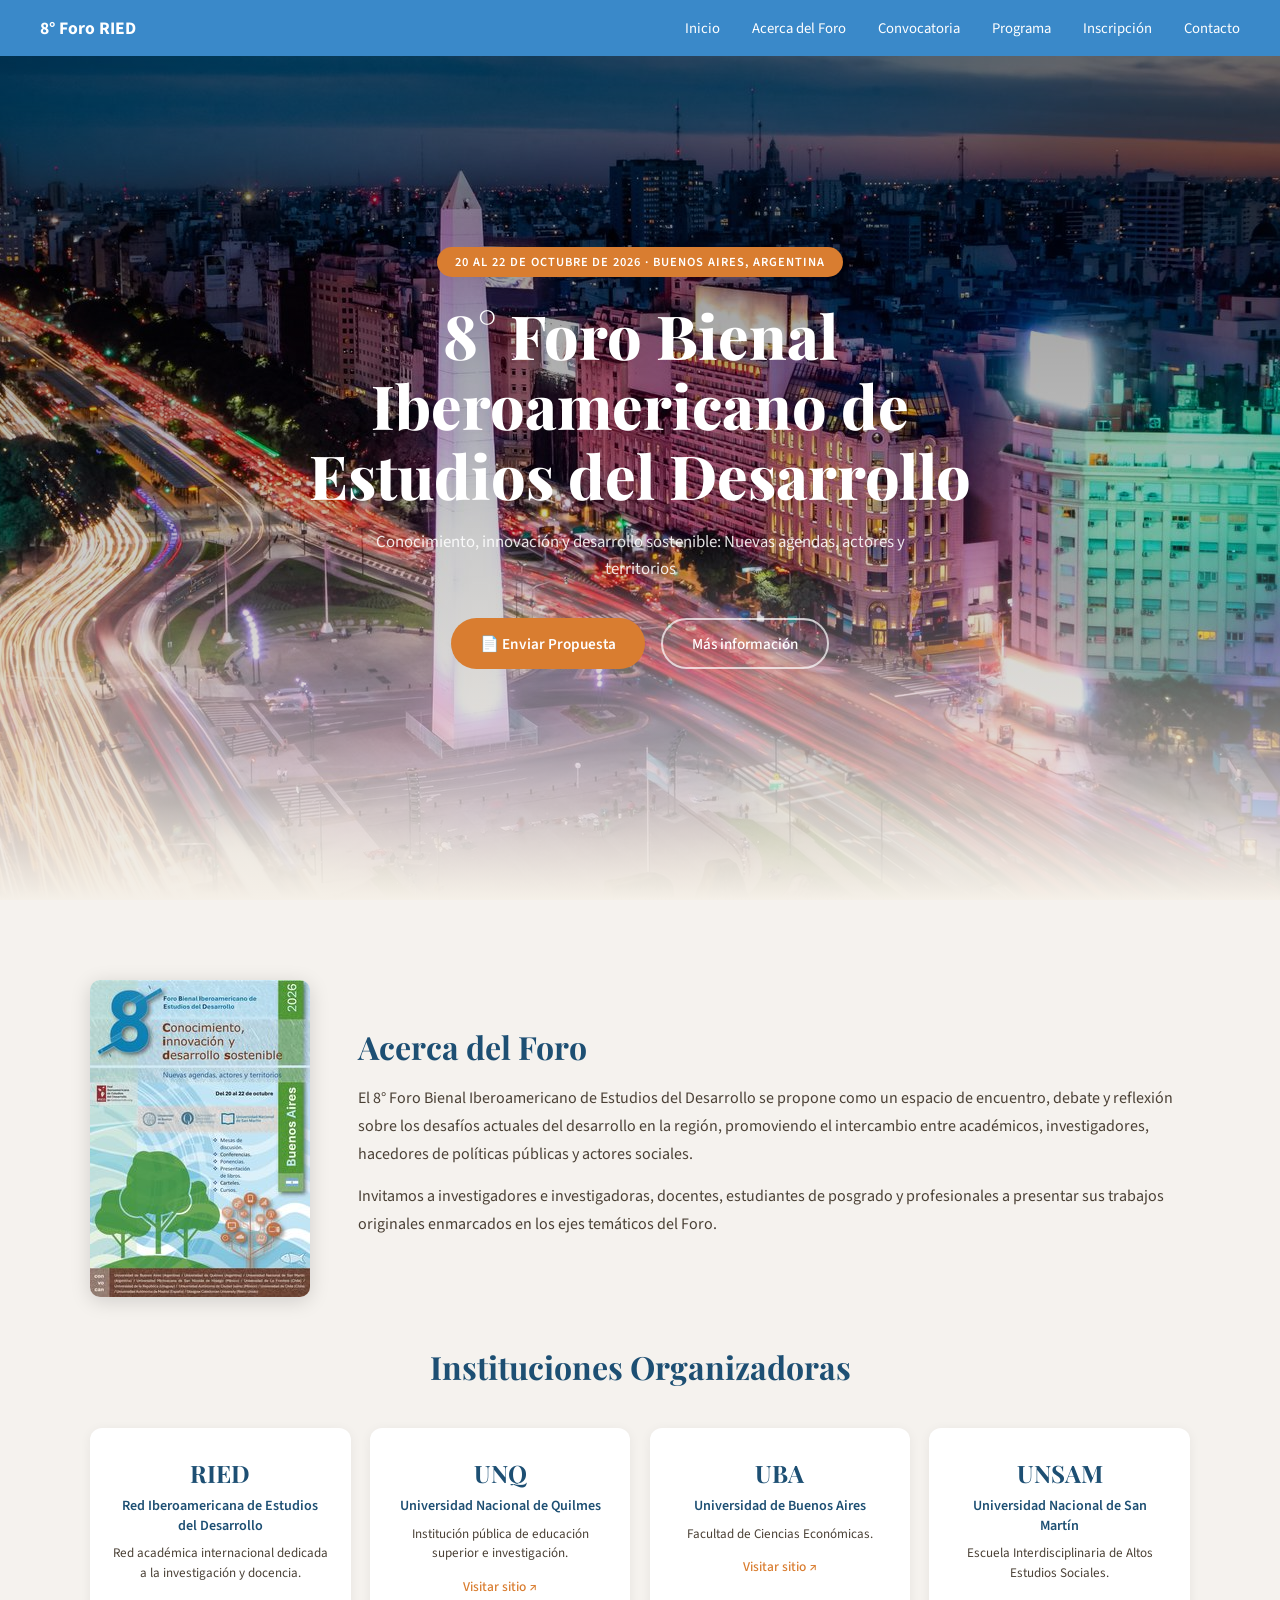
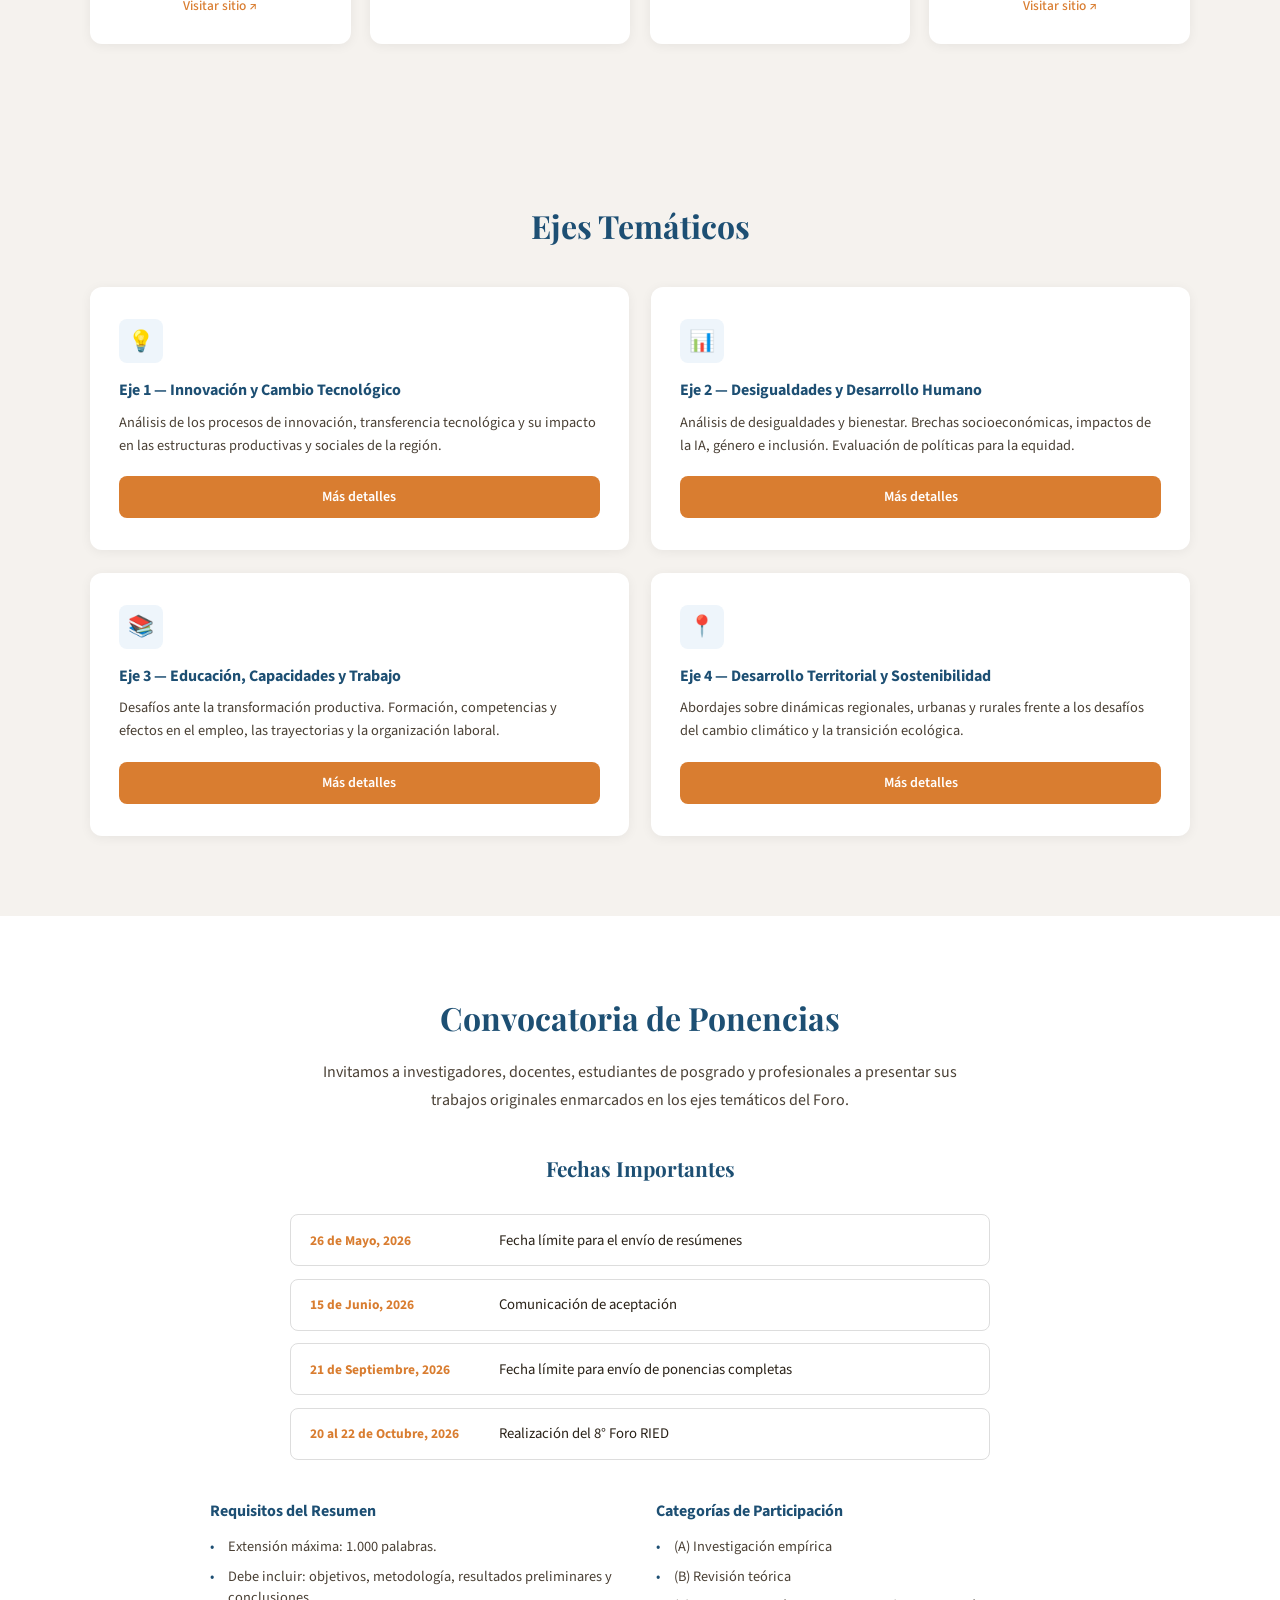
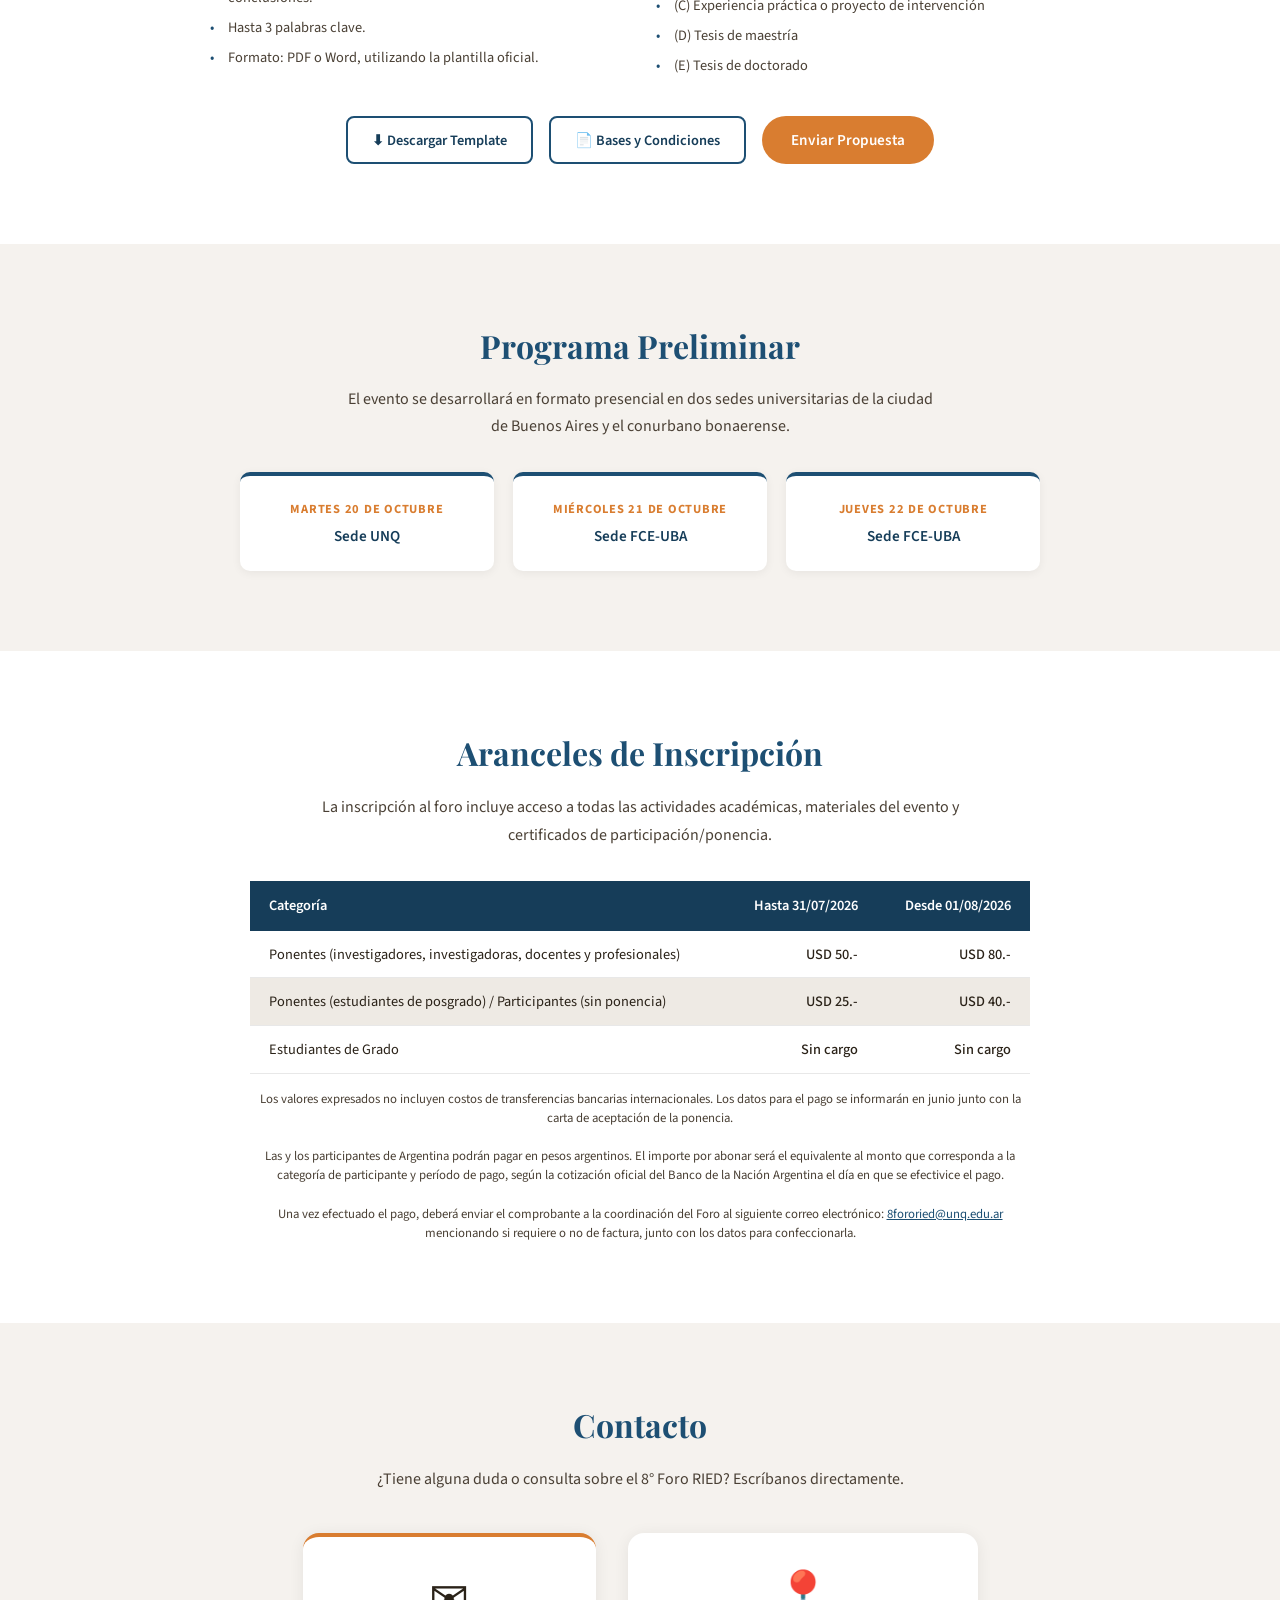
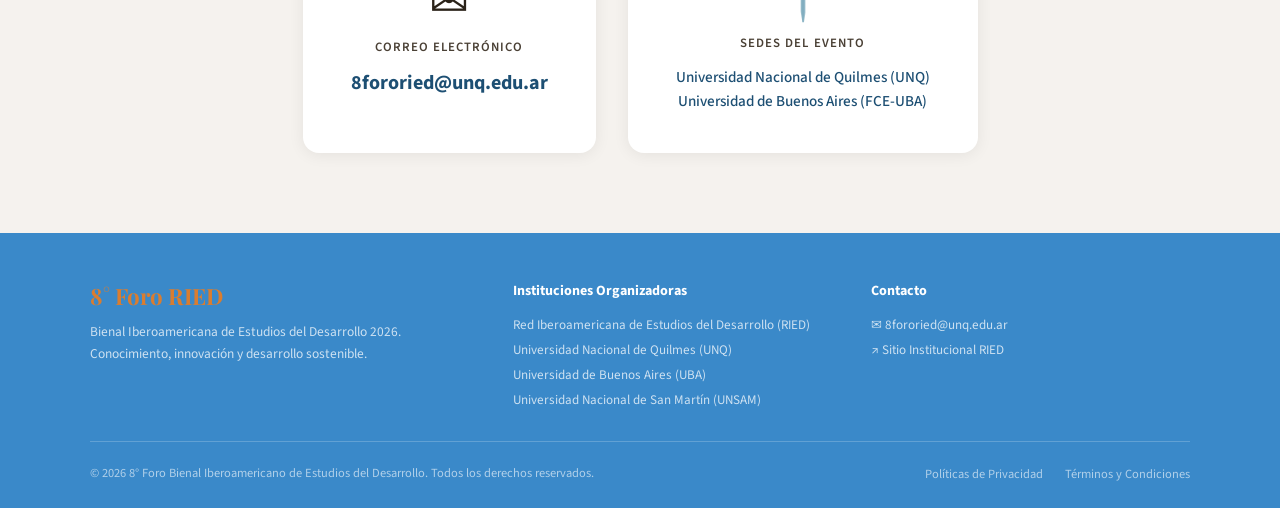
==== commit 94df6746: "Add files via upload" ====
--- a/index.html
+++ b/index.html
@@ -318,49 +318,34 @@
 
     /* ── CONTACTO ── */
     #contacto { background: var(--fondo-claro); }
-    .contacto-grid {
-      display: grid; grid-template-columns: 1fr 1.3fr;
-      gap: 3rem; align-items: start; margin-top: 2.5rem;
-    }
-    .contacto-info h2 {
-      font-family: 'Playfair Display', serif;
-      font-size: 2rem; color: var(--azul); margin-bottom: .8rem;
-    }
-    .contacto-info p { color: var(--texto-suave); line-height: 1.7; margin-bottom: 1.5rem; }
-    .info-item {
-      display: flex; align-items: flex-start; gap: .8rem; margin-bottom: 1rem;
-    }
-    .info-icon {
-      width: 36px; height: 36px; background: var(--azul-nav);
-      border-radius: 50%; display: flex; align-items: center; justify-content: center;
-      color: var(--blanco); font-size: .9rem; flex-shrink: 0; margin-top: .1rem;
-    }
-    .info-label { font-size: .8rem; color: var(--texto-suave); margin-bottom: .15rem; }
-    .info-value { font-size: .92rem; color: var(--azul); font-weight: 500; }
-    .contacto-form {
-      background: var(--blanco); border-radius: 12px;
-      padding: 2rem; box-shadow: 0 2px 14px rgba(0,0,0,.07);
-    }
-    .form-group { margin-bottom: 1.2rem; }
-    .form-group label { display: block; font-size: .84rem; color: var(--azul); font-weight: 600; margin-bottom: .4rem; }
-    .form-group input, .form-group textarea {
-      width: 100%; border: 1.5px solid #d4dce8;
-      border-radius: 8px; padding: .7rem .9rem;
-      font-family: inherit; font-size: .9rem; color: var(--texto);
-      background: var(--blanco); transition: border-color .2s;
-      outline: none;
-    }
-    .form-group input:focus, .form-group textarea:focus { border-color: var(--azul); }
-    .form-group input::placeholder, .form-group textarea::placeholder { color: #aab; }
-    .form-group textarea { resize: vertical; min-height: 110px; }
-    .btn-enviar {
-      width: 100%; background: var(--azul); color: var(--blanco);
-      border: none; padding: .85rem 1rem; border-radius: 8px;
-      font-size: .95rem; font-weight: 600; cursor: pointer;
-      display: flex; align-items: center; justify-content: center; gap: .5rem;
-      transition: background .2s;
-    }
-    .btn-enviar:hover { background: var(--azul-oscuro); }
+    .contacto-cards {
+      display: flex; gap: 2rem; justify-content: center;
+      flex-wrap: wrap; margin-top: 2.5rem;
+    }
+    .contacto-card {
+      background: var(--blanco); border-radius: 16px;
+      padding: 2.5rem 3rem; text-align: center;
+      box-shadow: 0 2px 16px rgba(0,0,0,.07);
+      display: flex; flex-direction: column; align-items: center; gap: .8rem;
+      min-width: 280px;
+    }
+    .contacto-card--email {
+      border-top: 4px solid var(--naranja);
+    }
+    .contacto-card__icon {
+      font-size: 3rem; line-height: 1;
+    }
+    .contacto-card__label {
+      font-size: .8rem; text-transform: uppercase; letter-spacing: .08em;
+      color: var(--texto-suave); font-weight: 600;
+    }
+    .contacto-card__value {
+      font-size: 1.25rem; font-weight: 700; color: var(--azul);
+      text-decoration: none; word-break: break-all;
+      transition: color .2s;
+    }
+    .contacto-card__value:hover { color: var(--naranja); }
+    .contacto-card__value--small { font-size: .95rem; font-weight: 500; line-height: 1.6; }
 
     /* ── FOOTER ── */
     footer {
@@ -398,7 +383,6 @@
       .nav-links a { font-size: .82rem; }
       .ejes-grid { grid-template-columns: 1fr; }
       .requisitos-grid { grid-template-columns: 1fr; }
-      .contacto-grid { grid-template-columns: 1fr; }
       .footer-grid { grid-template-columns: 1fr; gap: 1.5rem; }
       .footer-bottom { flex-direction: column; text-align: center; }
     }
@@ -639,39 +623,18 @@
   <!-- CONTACTO -->
   <section id="contacto">
     <div class="container">
-      <div class="contacto-grid">
-        <div class="contacto-info">
-          <h2>Contacto</h2>
-          <p>¿Tiene alguna duda o consulta sobre el 8° Foro RIED? Complete el formulario o escríbanos directamente a nuestro correo electrónico.</p>
-          <div class="info-item">
-            <div class="info-icon">✉</div>
-            <div>
-              <div class="info-label">Correo Electrónico</div>
-              <div class="info-value">8fororied@unq.edu.ar</div>
-            </div>
-          </div>
-          <div class="info-item">
-            <div class="info-icon">📍</div>
-            <div>
-              <div class="info-label">Sedes del Evento</div>
-              <div class="info-value">Universidad Nacional de Quilmes (UNQ)<br>Universidad de Buenos Aires (FCE-UBA)</div>
-            </div>
-          </div>
-        </div>
-        <div class="contacto-form">
-          <div class="form-group">
-            <label>Nombre completo</label>
-            <input type="text" placeholder="Ej. María González" />
-          </div>
-          <div class="form-group">
-            <label>Correo electrónico</label>
-            <input type="email" placeholder="maria@ejemplo.com" />
-          </div>
-          <div class="form-group">
-            <label>Mensaje</label>
-            <textarea placeholder="Escriba su consulta aquí..."></textarea>
-          </div>
-          <button class="btn-enviar">Enviar mensaje ✈</button>
+      <h2 class="section-title">Contacto</h2>
+      <p class="section-text">¿Tiene alguna duda o consulta sobre el 8° Foro RIED? Escríbanos directamente.</p>
+      <div class="contacto-cards">
+        <div class="contacto-card contacto-card--email">
+          <div class="contacto-card__icon">✉</div>
+          <div class="contacto-card__label">Correo electrónico</div>
+          <a href="mailto:8fororied@unq.edu.ar" class="contacto-card__value">8fororied@unq.edu.ar</a>
+        </div>
+        <div class="contacto-card">
+          <div class="contacto-card__icon">📍</div>
+          <div class="contacto-card__label">Sedes del Evento</div>
+          <div class="contacto-card__value contacto-card__value--small">Universidad Nacional de Quilmes (UNQ)<br>Universidad de Buenos Aires (FCE-UBA)</div>
         </div>
       </div>
     </div>
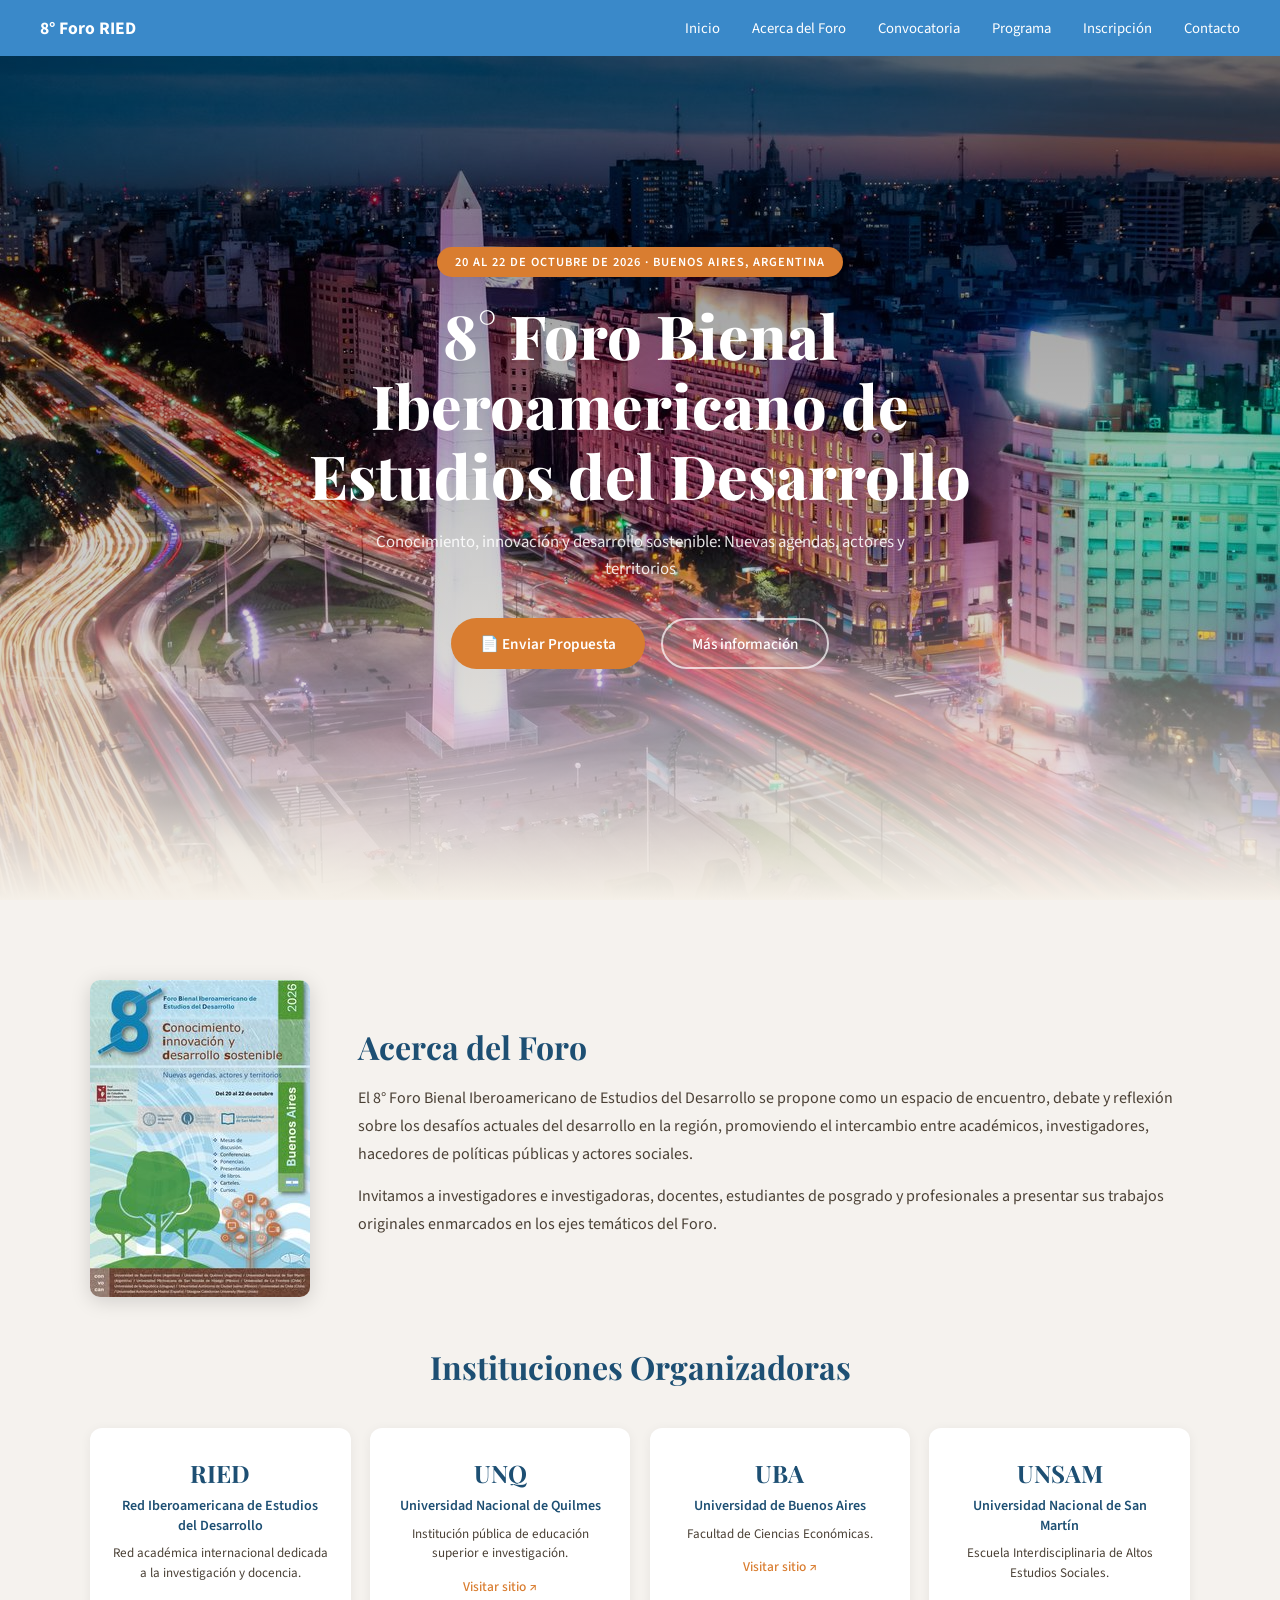
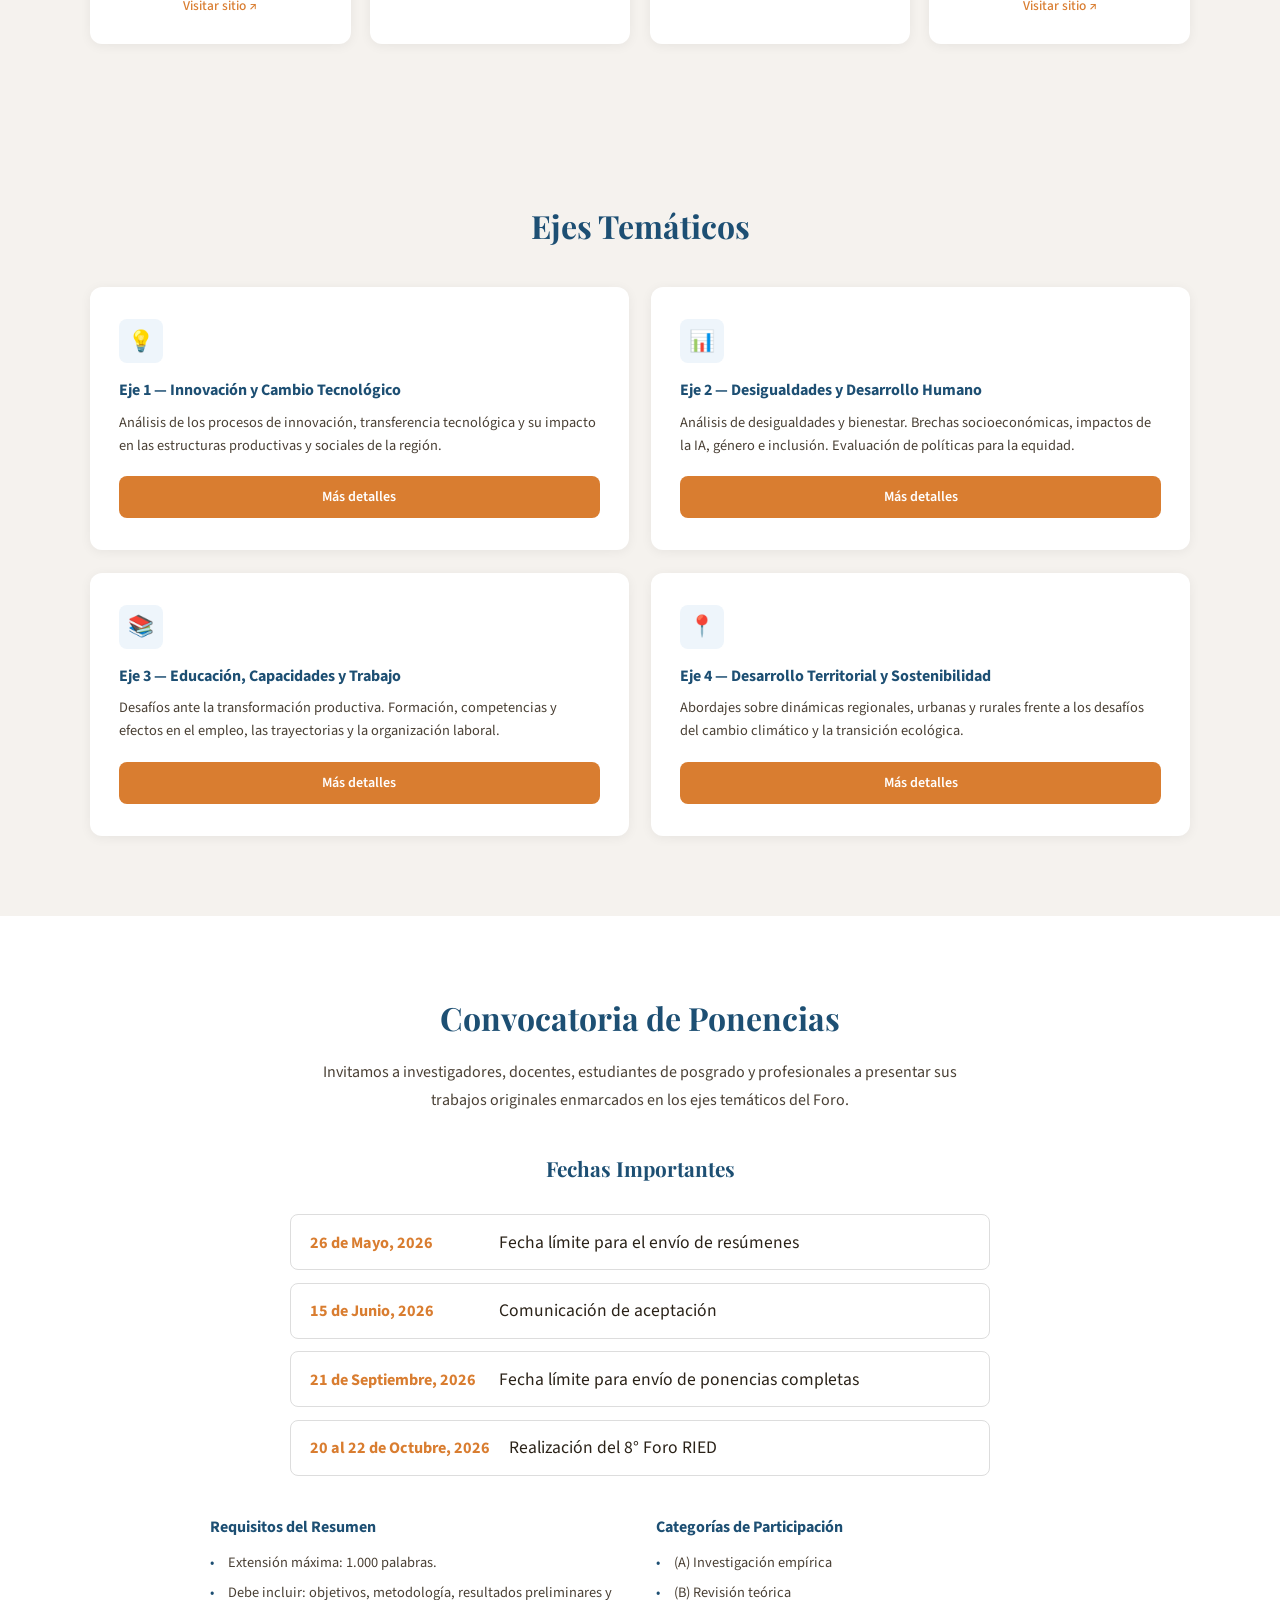
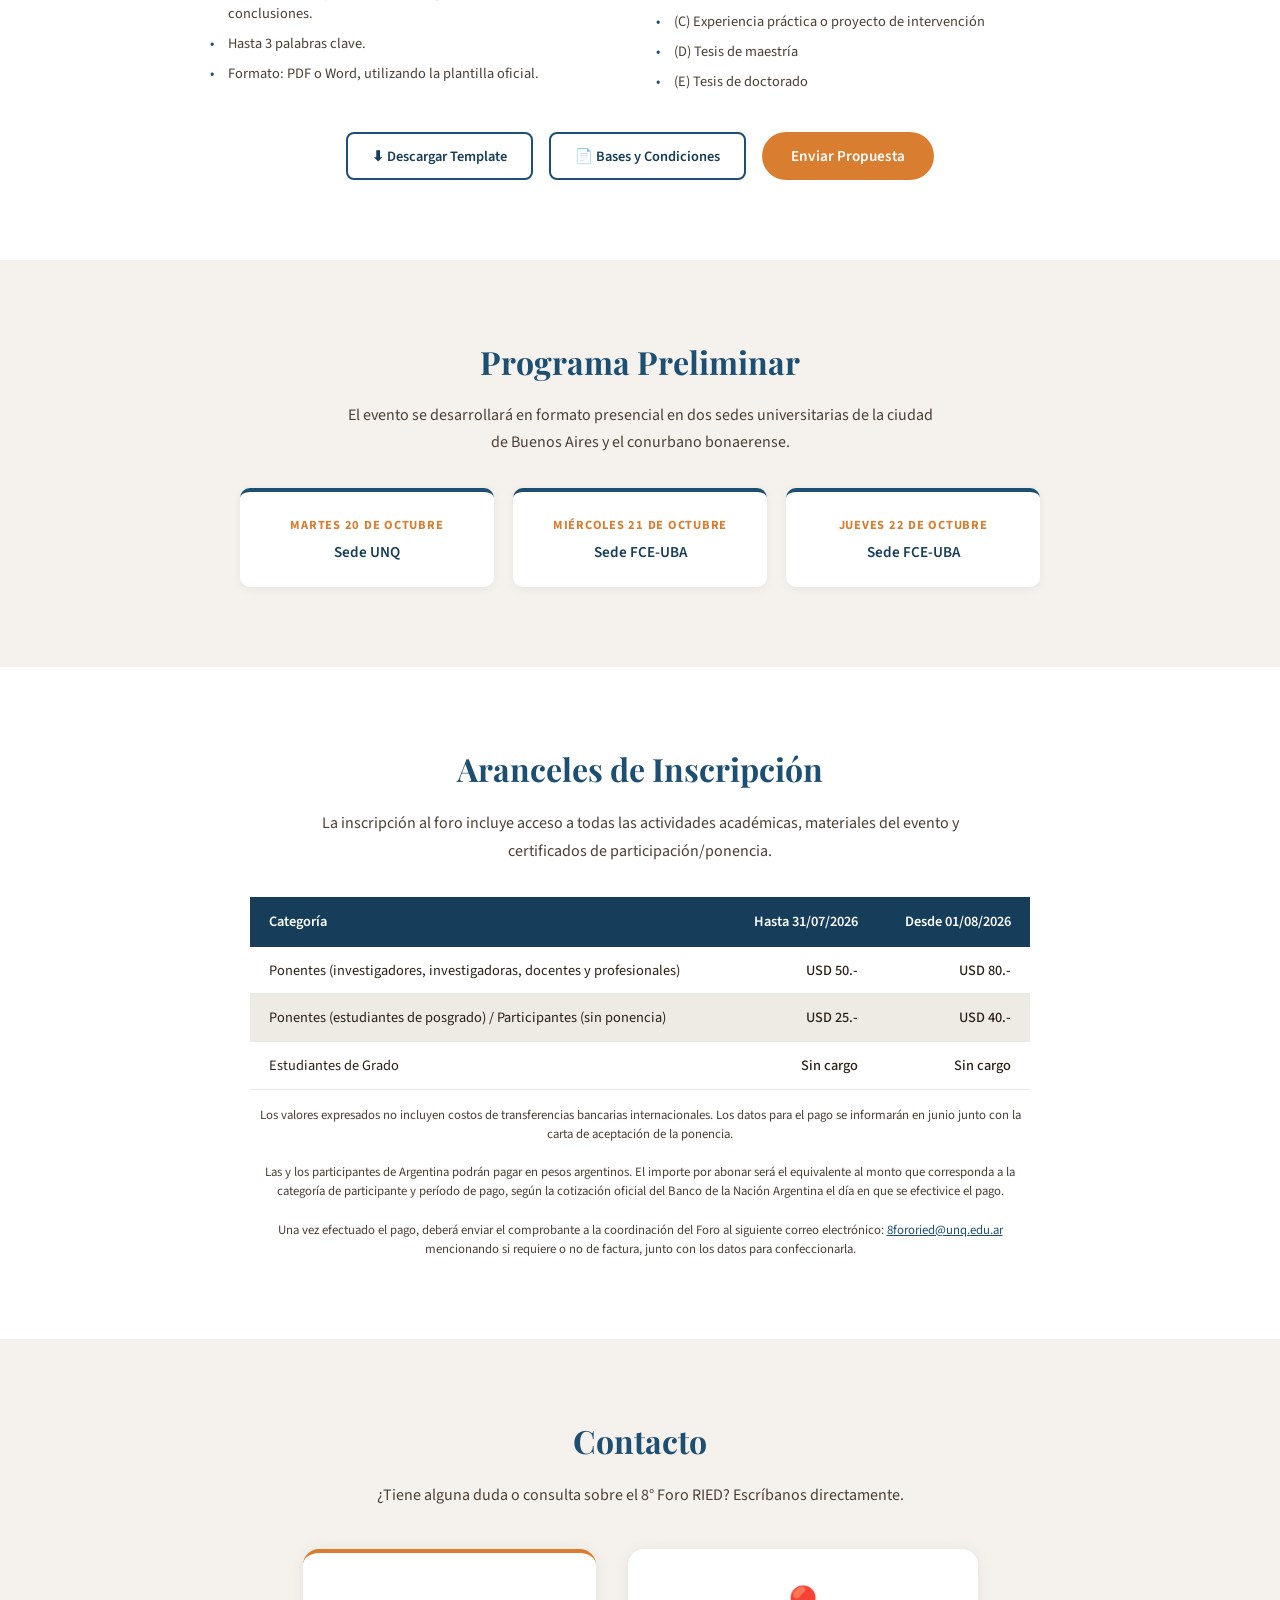
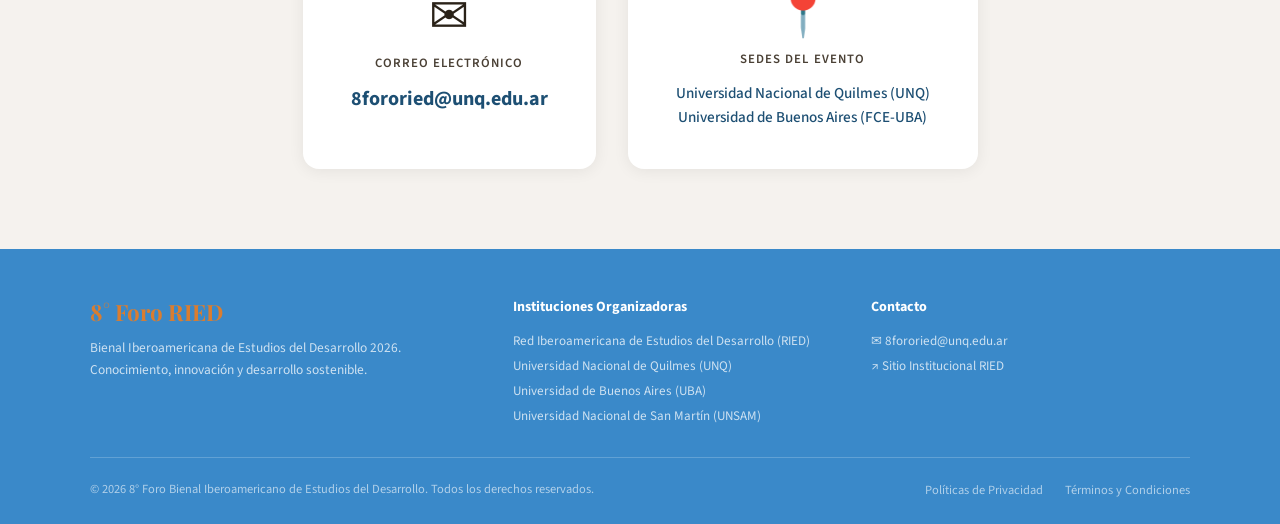
==== commit 5767f530: "Add files via upload" ====
--- a/index.html
+++ b/index.html
@@ -242,10 +242,10 @@
       border-radius: 8px; padding: .9rem 1.2rem;
     }
     .fecha-tag {
-      font-size: .84rem; font-weight: 700; color: var(--naranja);
+      font-size: 1.01rem; font-weight: 700; color: var(--naranja);
       min-width: 170px; white-space: nowrap;
     }
-    .fecha-desc { font-size: .92rem; color: var(--texto); }
+    .fecha-desc { font-size: 1.1rem; color: var(--texto); }
 
     .requisitos-grid {
       display: grid; grid-template-columns: 1fr 1fr;
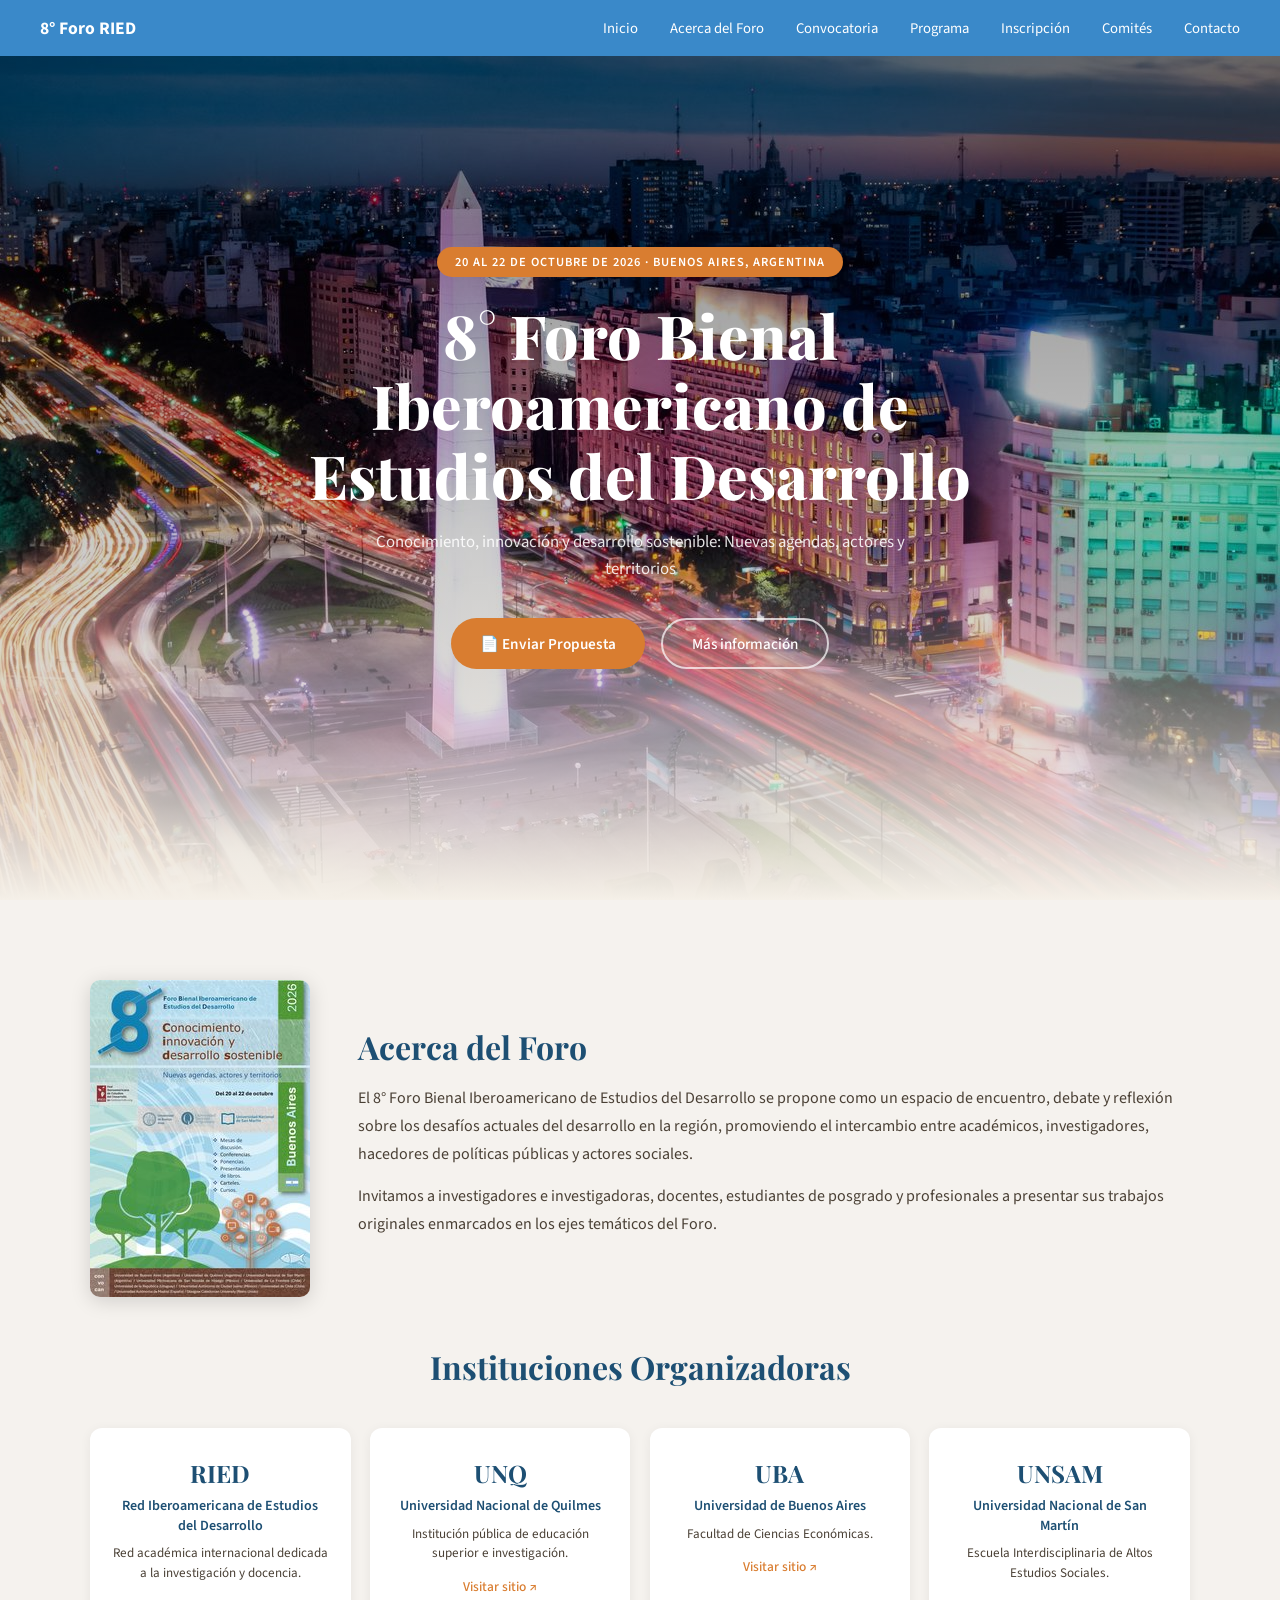
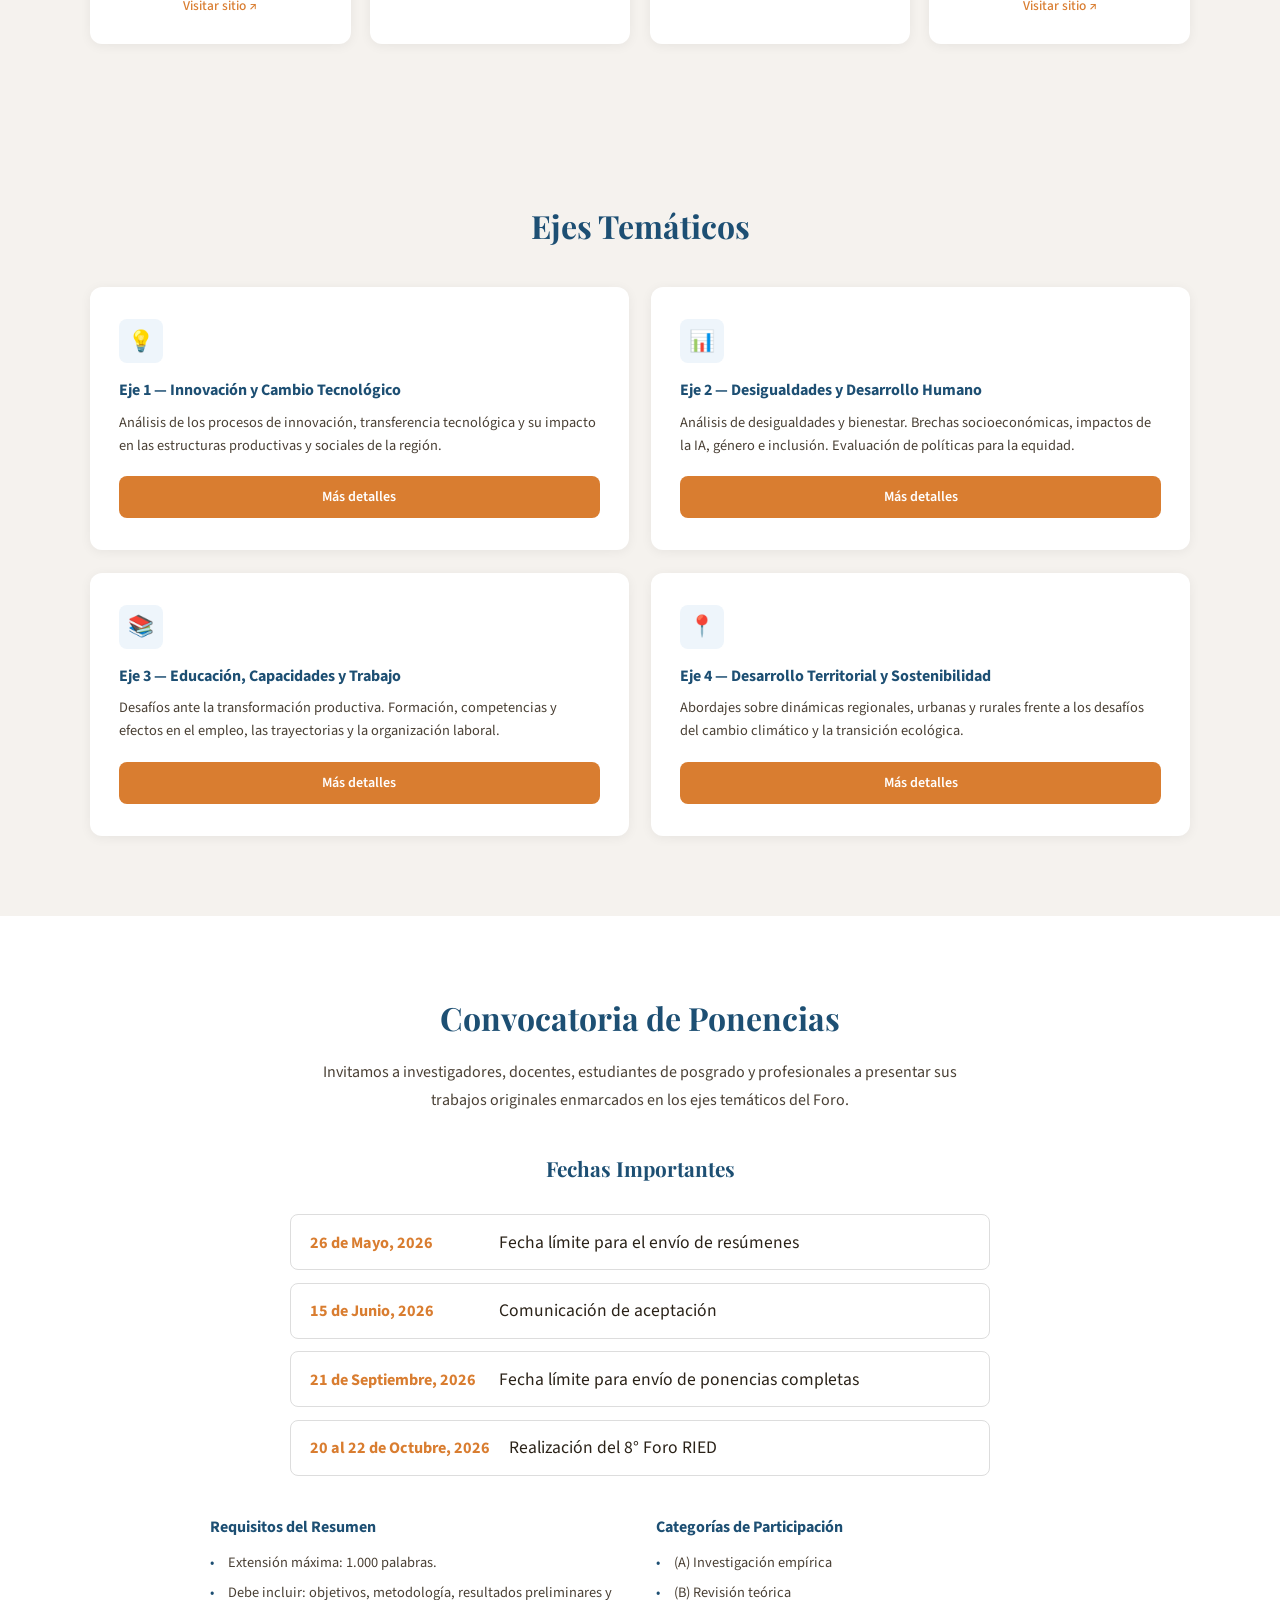
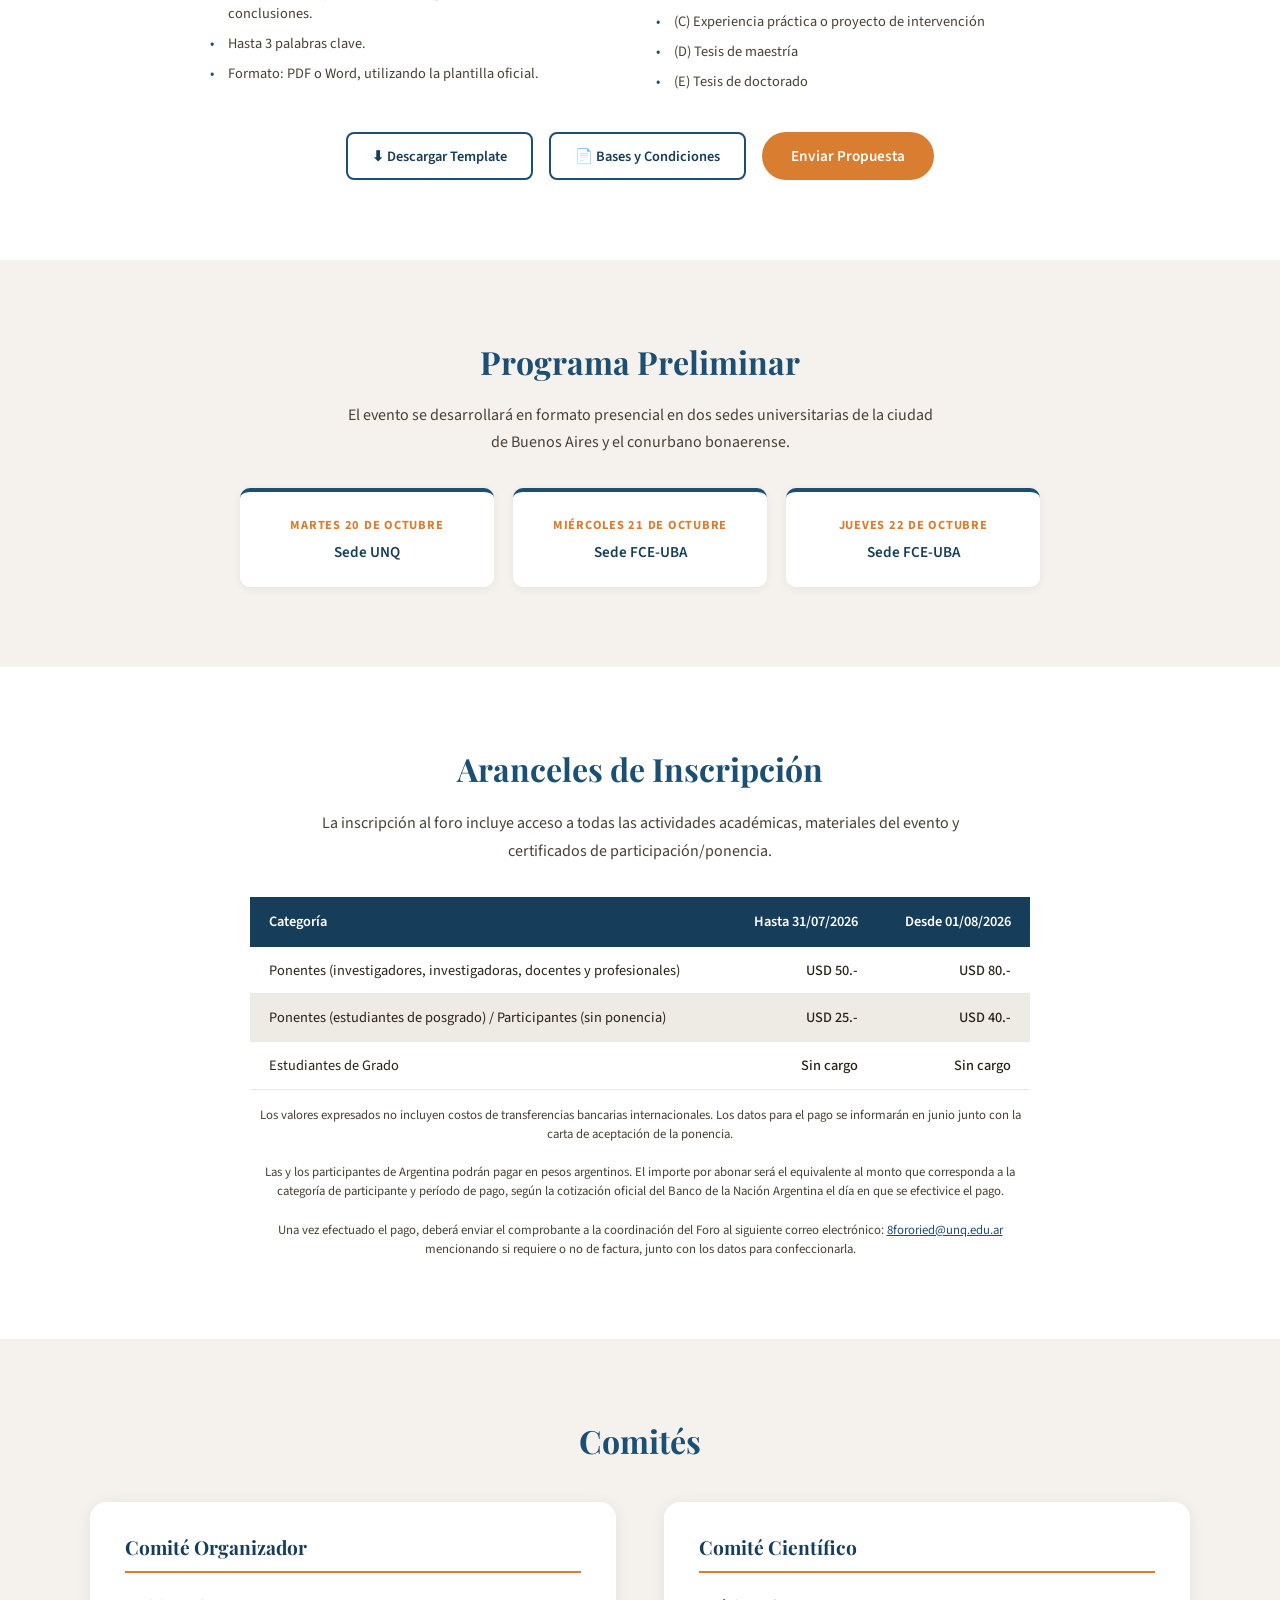
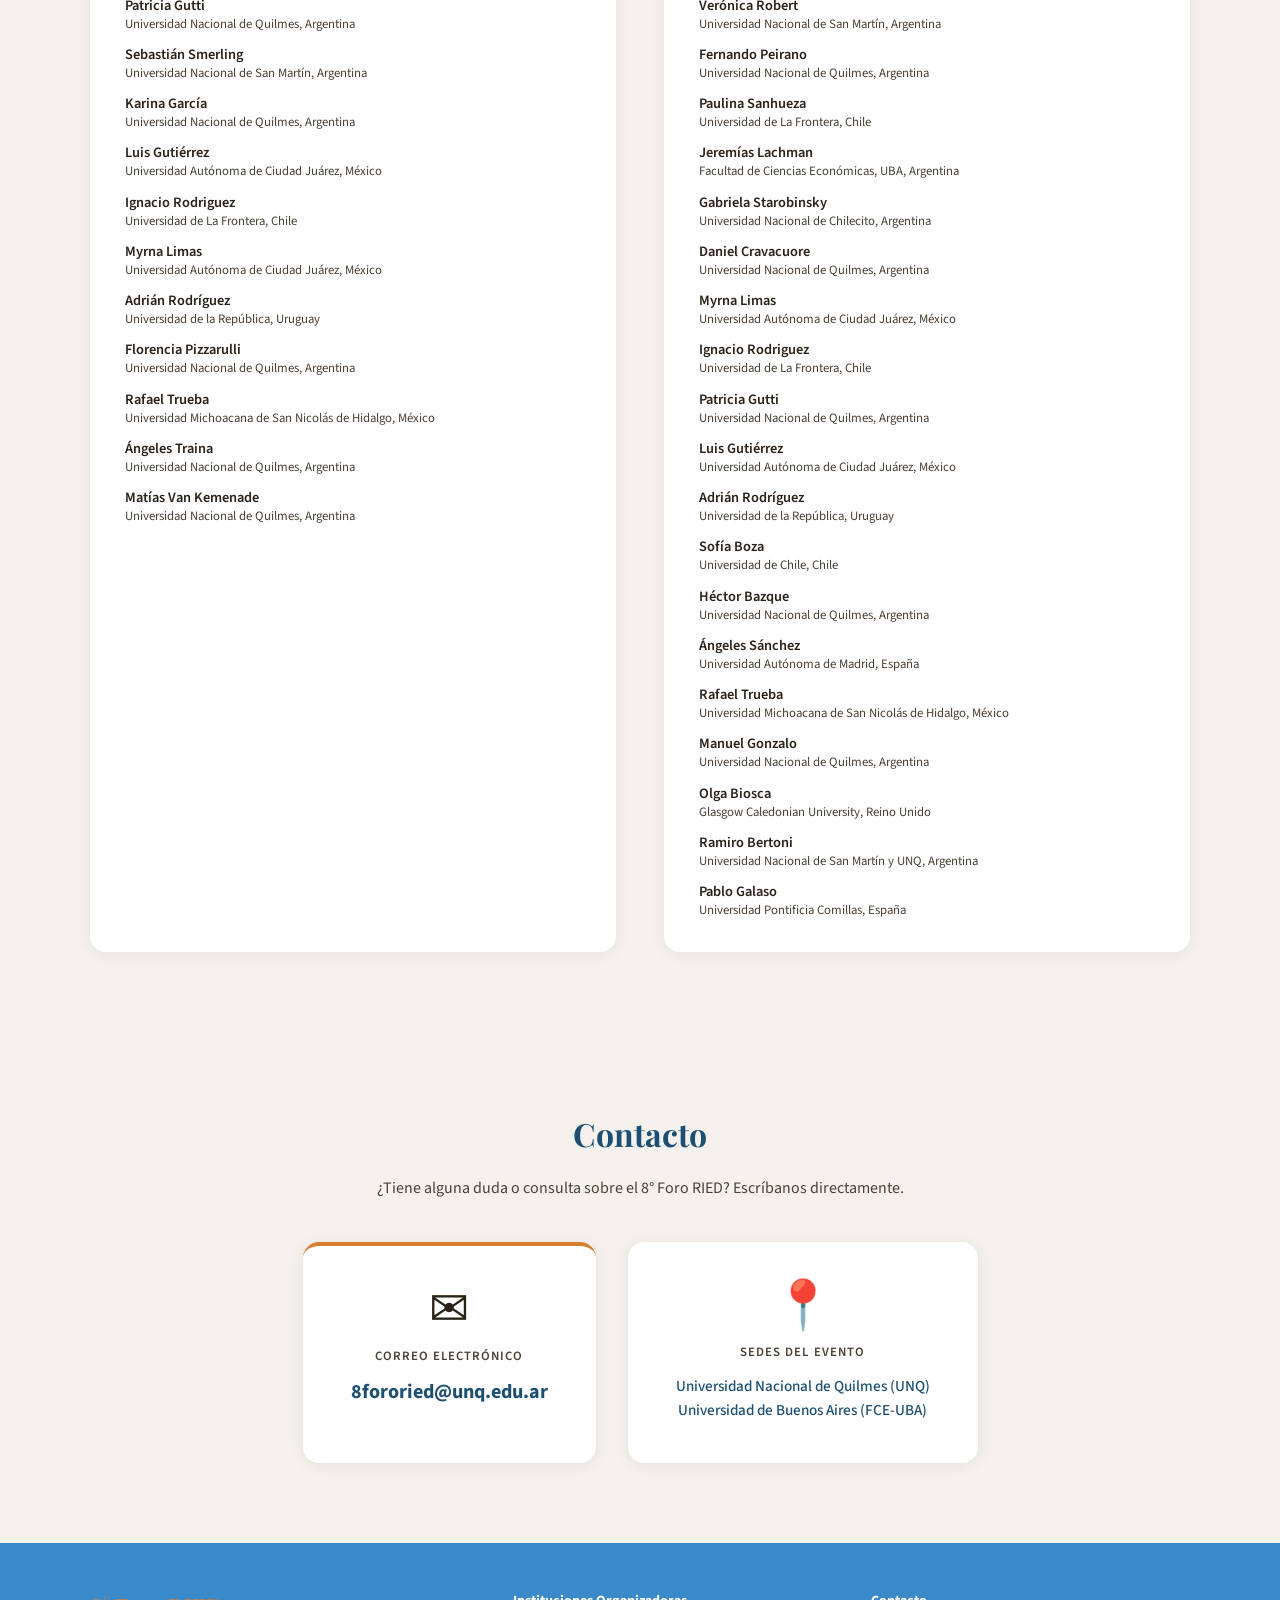
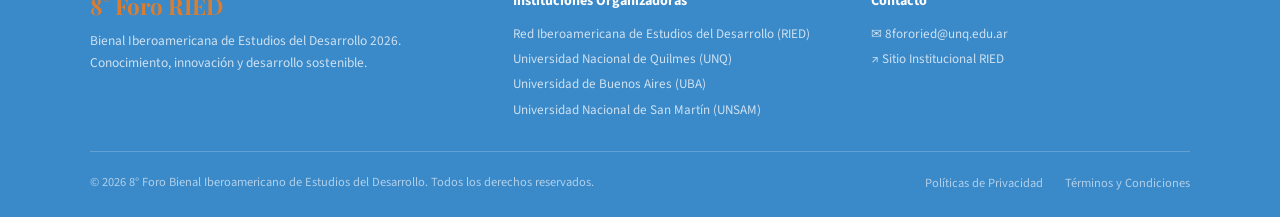
==== commit a97264e1: "Add files via upload" ====
--- a/index.html
+++ b/index.html
@@ -316,6 +316,52 @@
       line-height: 1.5;
     }
 
+    /* ── COMITÉS ── */
+    #comites { background: var(--fondo-claro); }
+    .comites-grid {
+      display: grid;
+      grid-template-columns: 1fr 1fr;
+      gap: 3rem;
+      margin-top: 2.5rem;
+    }
+    .comite-bloque {
+      background: var(--blanco);
+      border-radius: 16px;
+      padding: 2rem 2.2rem;
+      box-shadow: 0 2px 16px rgba(0,0,0,.07);
+    }
+    .comite-bloque h3 {
+      font-family: 'Playfair Display', serif;
+      font-size: 1.2rem;
+      color: var(--azul-oscuro);
+      margin-bottom: 1.4rem;
+      padding-bottom: .7rem;
+      border-bottom: 2px solid var(--naranja);
+    }
+    .comite-lista {
+      list-style: none;
+      display: flex;
+      flex-direction: column;
+      gap: .7rem;
+    }
+    .comite-lista li {
+      display: flex;
+      flex-direction: column;
+      font-size: .9rem;
+      line-height: 1.4;
+    }
+    .comite-nombre {
+      font-weight: 600;
+      color: var(--texto);
+    }
+    .comite-inst {
+      font-size: .8rem;
+      color: var(--texto-suave);
+    }
+    @media (max-width: 900px) {
+      .comites-grid { grid-template-columns: 1fr; }
+    }
+
     /* ── CONTACTO ── */
     #contacto { background: var(--fondo-claro); }
     .contacto-cards {
@@ -402,6 +448,7 @@
       <li><a href="#convocatoria">Convocatoria</a></li>
       <li><a href="#programa">Programa</a></li>
       <li><a href="#inscripcion">Inscripción</a></li>
+      <li><a href="#comites">Comités</a></li>
       <li><a href="#contacto">Contacto</a></li>
     </ul>
   </nav>
@@ -620,6 +667,60 @@
     </div>
   </section>
 
+  <!-- COMITÉS -->
+  <section id="comites">
+    <div class="container">
+      <h2 class="section-title">Comités</h2>
+      <div class="comites-grid">
+
+        <!-- Comité Organizador -->
+        <div class="comite-bloque">
+          <h3>Comité Organizador</h3>
+          <ul class="comite-lista">
+            <li><span class="comite-nombre">Patricia Gutti</span><span class="comite-inst">Universidad Nacional de Quilmes, Argentina</span></li>
+            <li><span class="comite-nombre">Sebastián Smerling</span><span class="comite-inst">Universidad Nacional de San Martín, Argentina</span></li>
+            <li><span class="comite-nombre">Karina García</span><span class="comite-inst">Universidad Nacional de Quilmes, Argentina</span></li>
+            <li><span class="comite-nombre">Luis Gutiérrez</span><span class="comite-inst">Universidad Autónoma de Ciudad Juárez, México</span></li>
+            <li><span class="comite-nombre">Ignacio Rodriguez</span><span class="comite-inst">Universidad de La Frontera, Chile</span></li>
+            <li><span class="comite-nombre">Myrna Limas</span><span class="comite-inst">Universidad Autónoma de Ciudad Juárez, México</span></li>
+            <li><span class="comite-nombre">Adrián Rodríguez</span><span class="comite-inst">Universidad de la República, Uruguay</span></li>
+            <li><span class="comite-nombre">Florencia Pizzarulli</span><span class="comite-inst">Universidad Nacional de Quilmes, Argentina</span></li>
+            <li><span class="comite-nombre">Rafael Trueba</span><span class="comite-inst">Universidad Michoacana de San Nicolás de Hidalgo, México</span></li>
+            <li><span class="comite-nombre">Ángeles Traina</span><span class="comite-inst">Universidad Nacional de Quilmes, Argentina</span></li>
+            <li><span class="comite-nombre">Matías Van Kemenade</span><span class="comite-inst">Universidad Nacional de Quilmes, Argentina</span></li>
+          </ul>
+        </div>
+
+        <!-- Comité Científico -->
+        <div class="comite-bloque">
+          <h3>Comité Científico</h3>
+          <ul class="comite-lista">
+            <li><span class="comite-nombre">Verónica Robert</span><span class="comite-inst">Universidad Nacional de San Martín, Argentina</span></li>
+            <li><span class="comite-nombre">Fernando Peirano</span><span class="comite-inst">Universidad Nacional de Quilmes, Argentina</span></li>
+            <li><span class="comite-nombre">Paulina Sanhueza</span><span class="comite-inst">Universidad de La Frontera, Chile</span></li>
+            <li><span class="comite-nombre">Jeremías Lachman</span><span class="comite-inst">Facultad de Ciencias Económicas, UBA, Argentina</span></li>
+            <li><span class="comite-nombre">Gabriela Starobinsky</span><span class="comite-inst">Universidad Nacional de Chilecito, Argentina</span></li>
+            <li><span class="comite-nombre">Daniel Cravacuore</span><span class="comite-inst">Universidad Nacional de Quilmes, Argentina</span></li>
+            <li><span class="comite-nombre">Myrna Limas</span><span class="comite-inst">Universidad Autónoma de Ciudad Juárez, México</span></li>
+            <li><span class="comite-nombre">Ignacio Rodriguez</span><span class="comite-inst">Universidad de La Frontera, Chile</span></li>
+            <li><span class="comite-nombre">Patricia Gutti</span><span class="comite-inst">Universidad Nacional de Quilmes, Argentina</span></li>
+            <li><span class="comite-nombre">Luis Gutiérrez</span><span class="comite-inst">Universidad Autónoma de Ciudad Juárez, México</span></li>
+            <li><span class="comite-nombre">Adrián Rodríguez</span><span class="comite-inst">Universidad de la República, Uruguay</span></li>
+            <li><span class="comite-nombre">Sofía Boza</span><span class="comite-inst">Universidad de Chile, Chile</span></li>
+            <li><span class="comite-nombre">Héctor Bazque</span><span class="comite-inst">Universidad Nacional de Quilmes, Argentina</span></li>
+            <li><span class="comite-nombre">Ángeles Sánchez</span><span class="comite-inst">Universidad Autónoma de Madrid, España</span></li>
+            <li><span class="comite-nombre">Rafael Trueba</span><span class="comite-inst">Universidad Michoacana de San Nicolás de Hidalgo, México</span></li>
+            <li><span class="comite-nombre">Manuel Gonzalo</span><span class="comite-inst">Universidad Nacional de Quilmes, Argentina</span></li>
+            <li><span class="comite-nombre">Olga Biosca</span><span class="comite-inst">Glasgow Caledonian University, Reino Unido</span></li>
+            <li><span class="comite-nombre">Ramiro Bertoni</span><span class="comite-inst">Universidad Nacional de San Martín y UNQ, Argentina</span></li>
+            <li><span class="comite-nombre">Pablo Galaso</span><span class="comite-inst">Universidad Pontificia Comillas, España</span></li>
+          </ul>
+        </div>
+
+      </div>
+    </div>
+  </section>
+
   <!-- CONTACTO -->
   <section id="contacto">
     <div class="container">
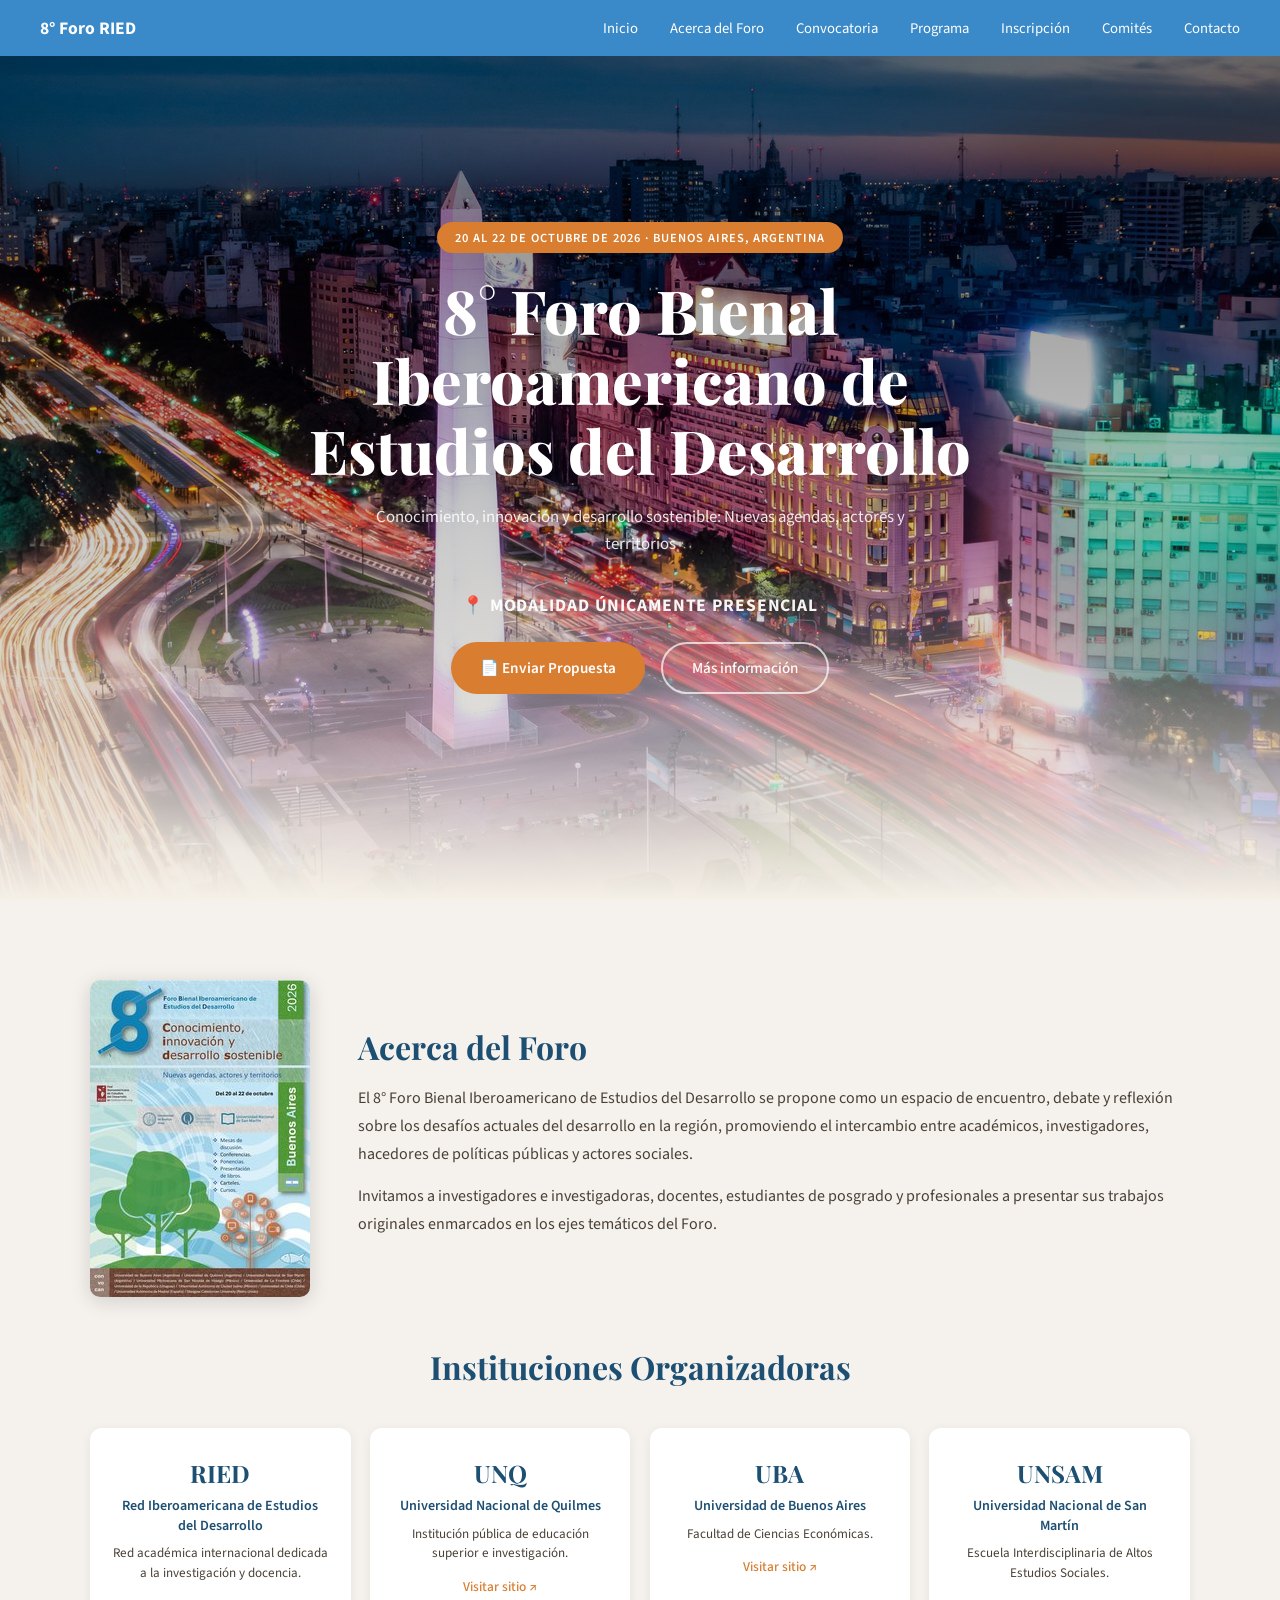
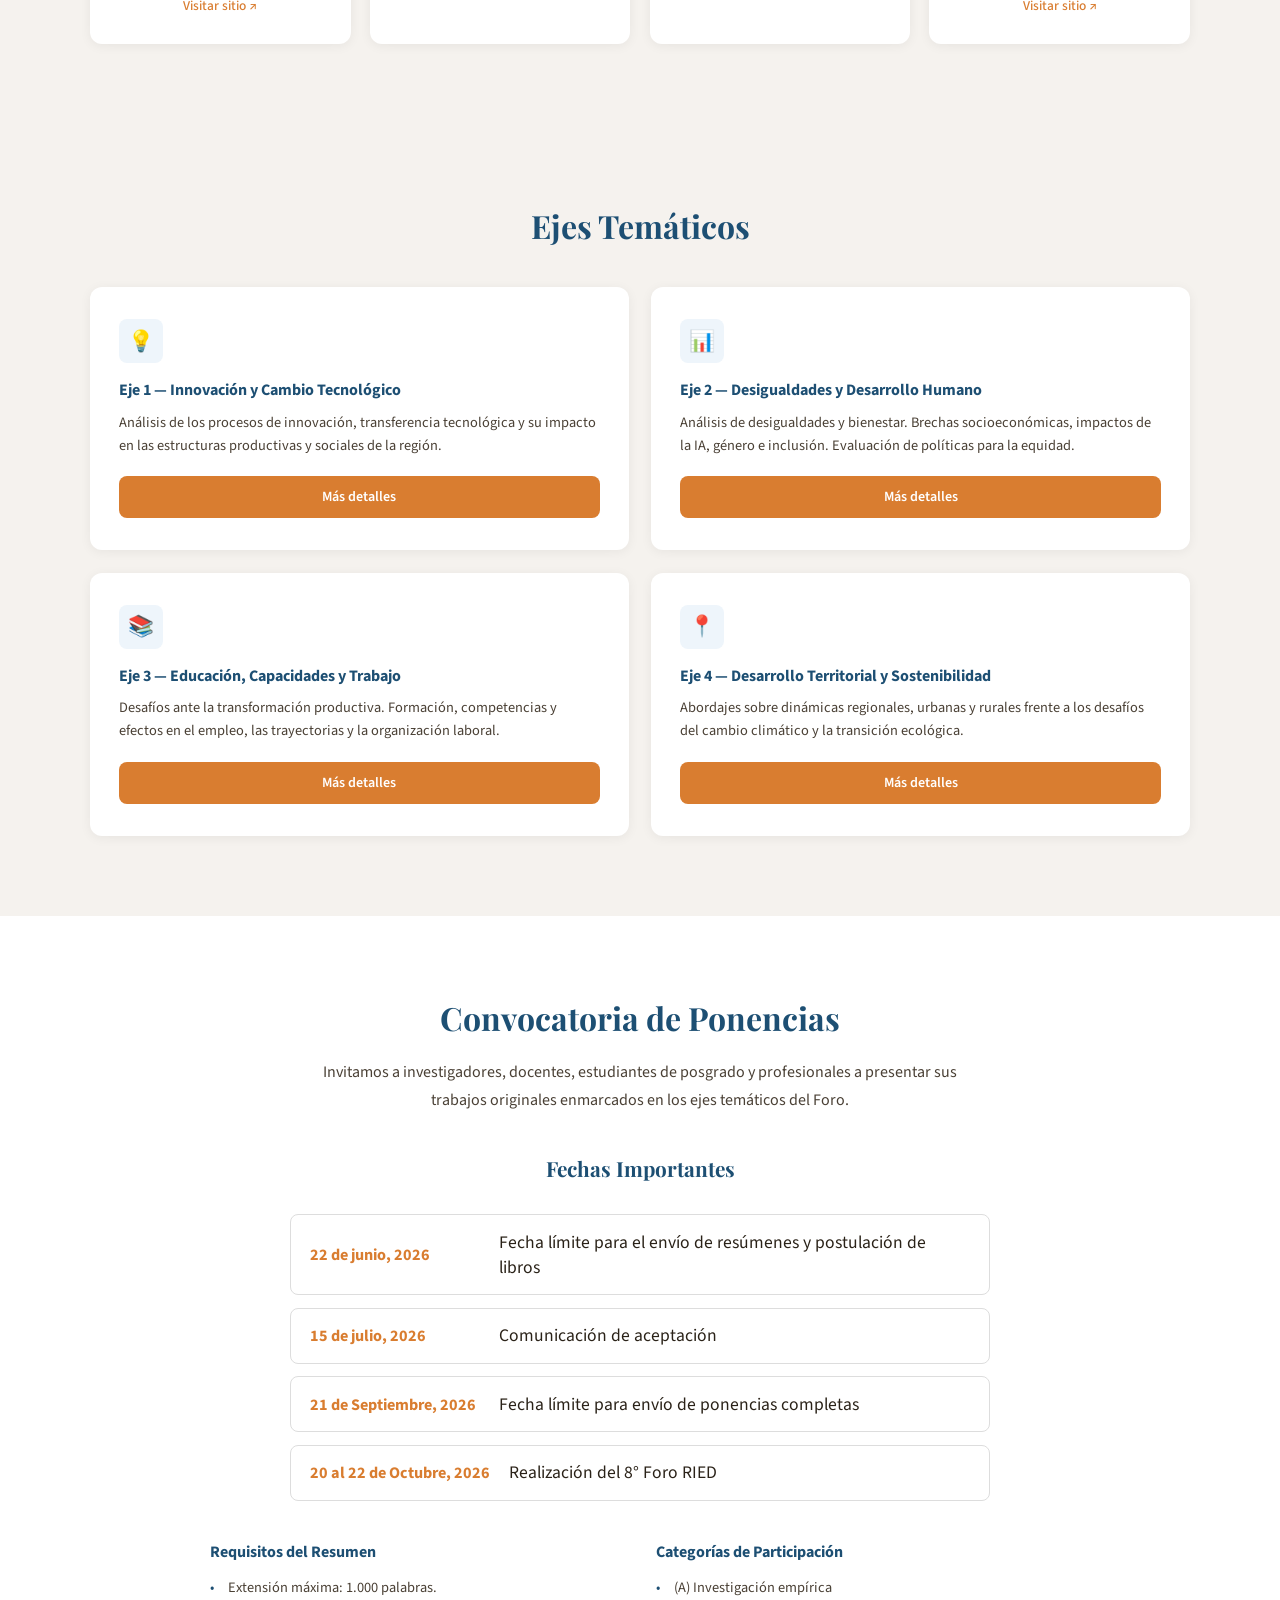
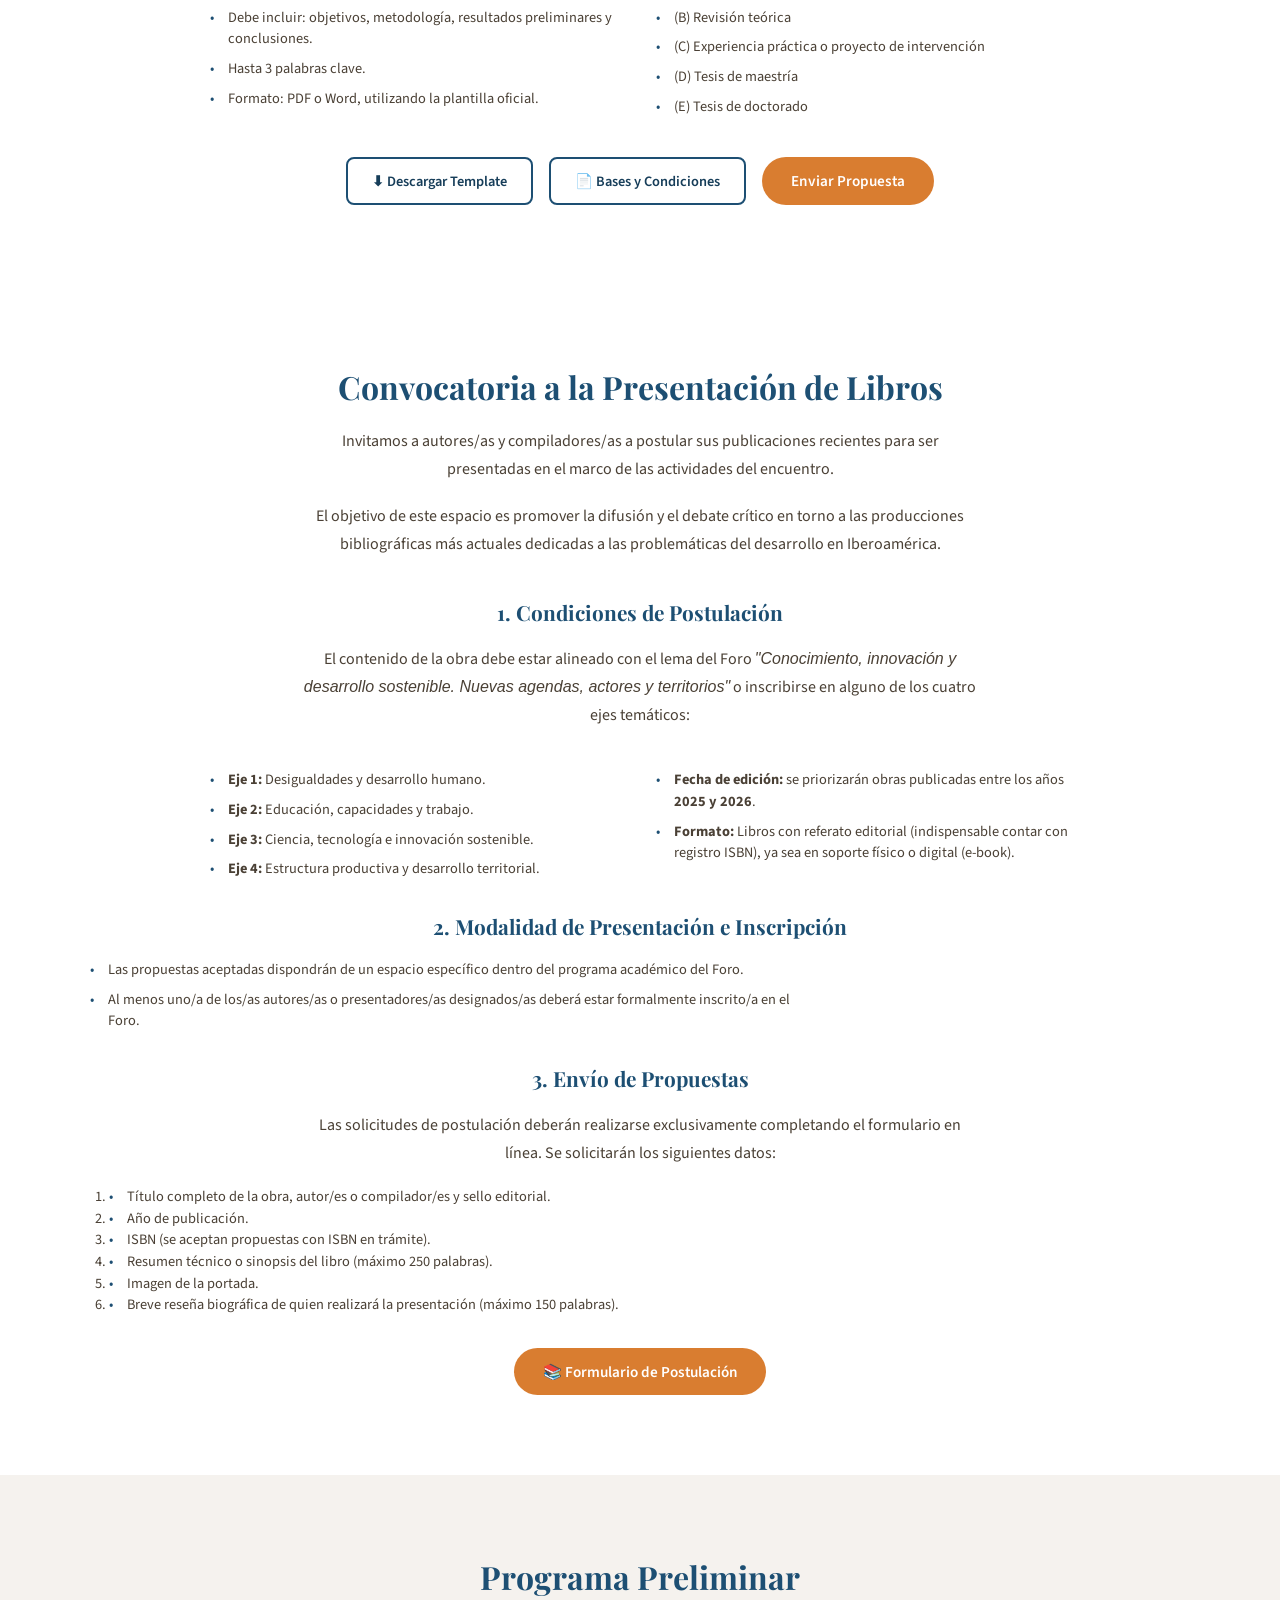
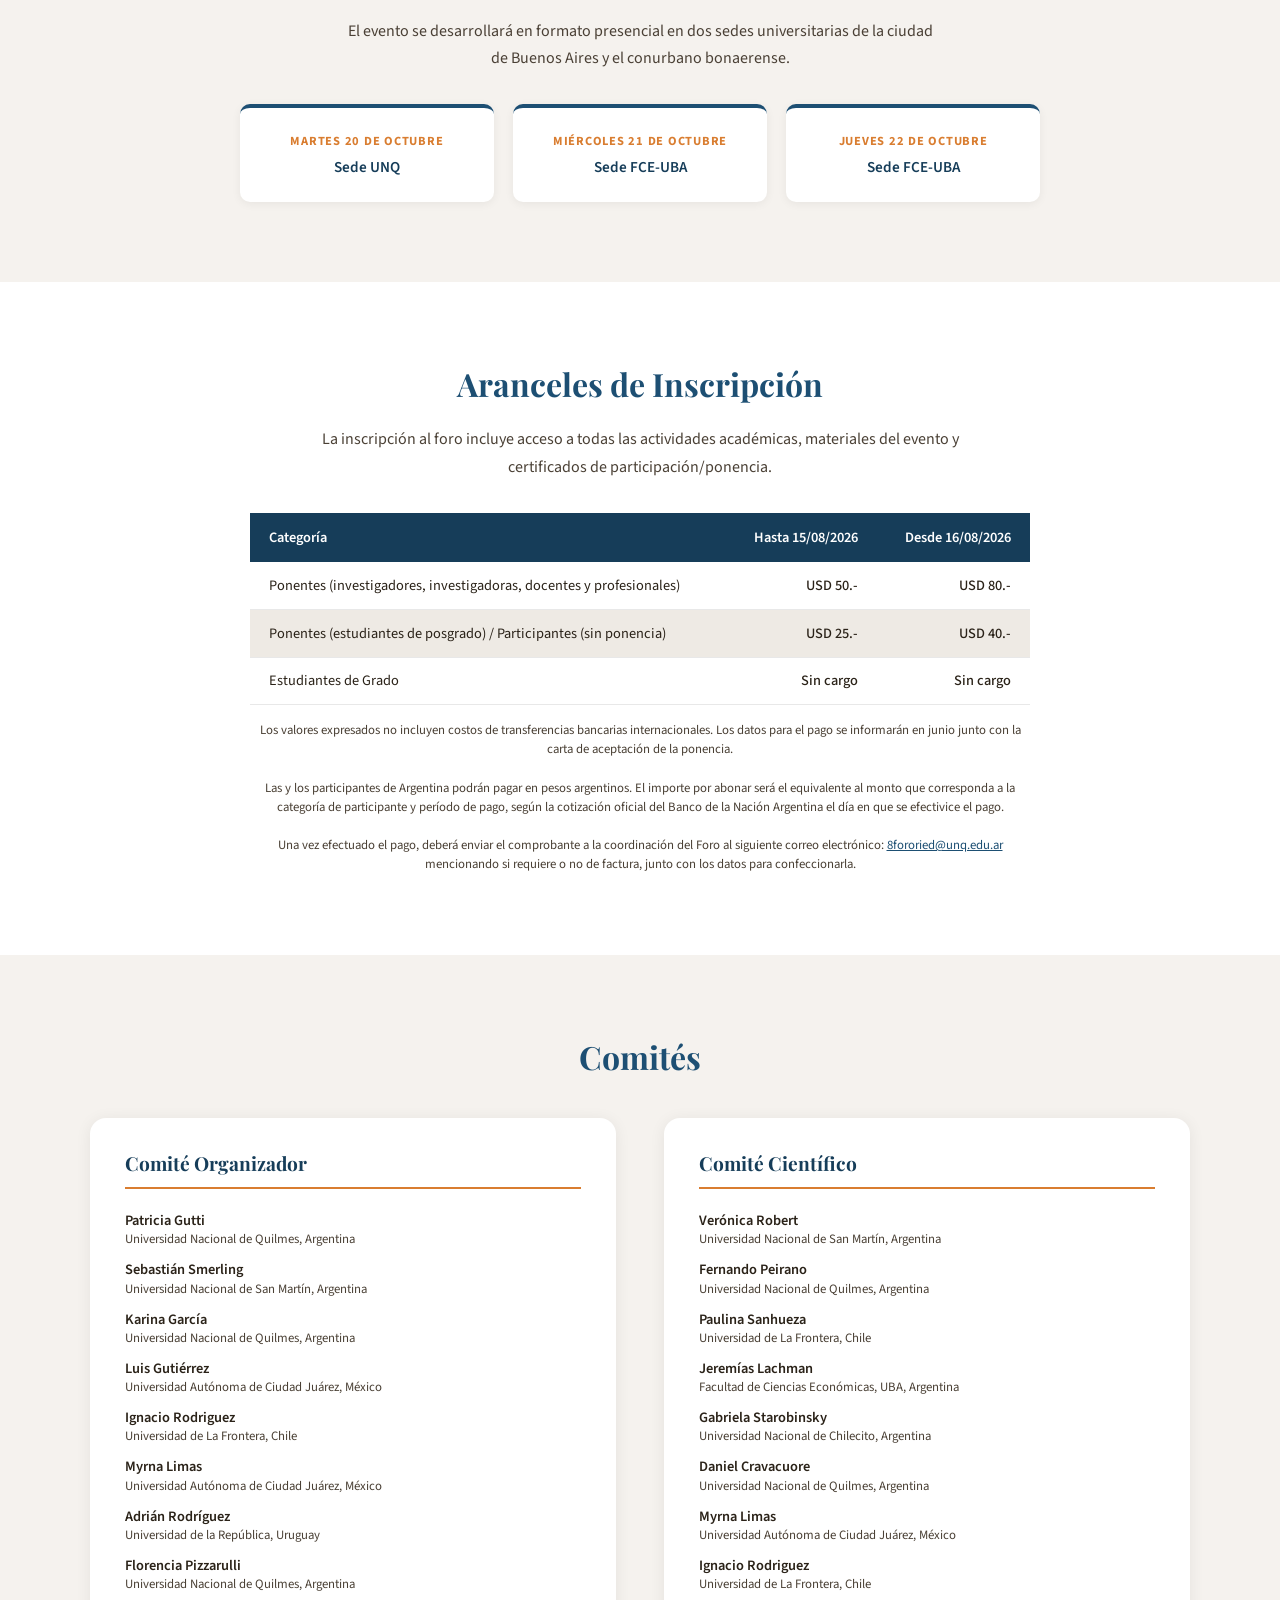
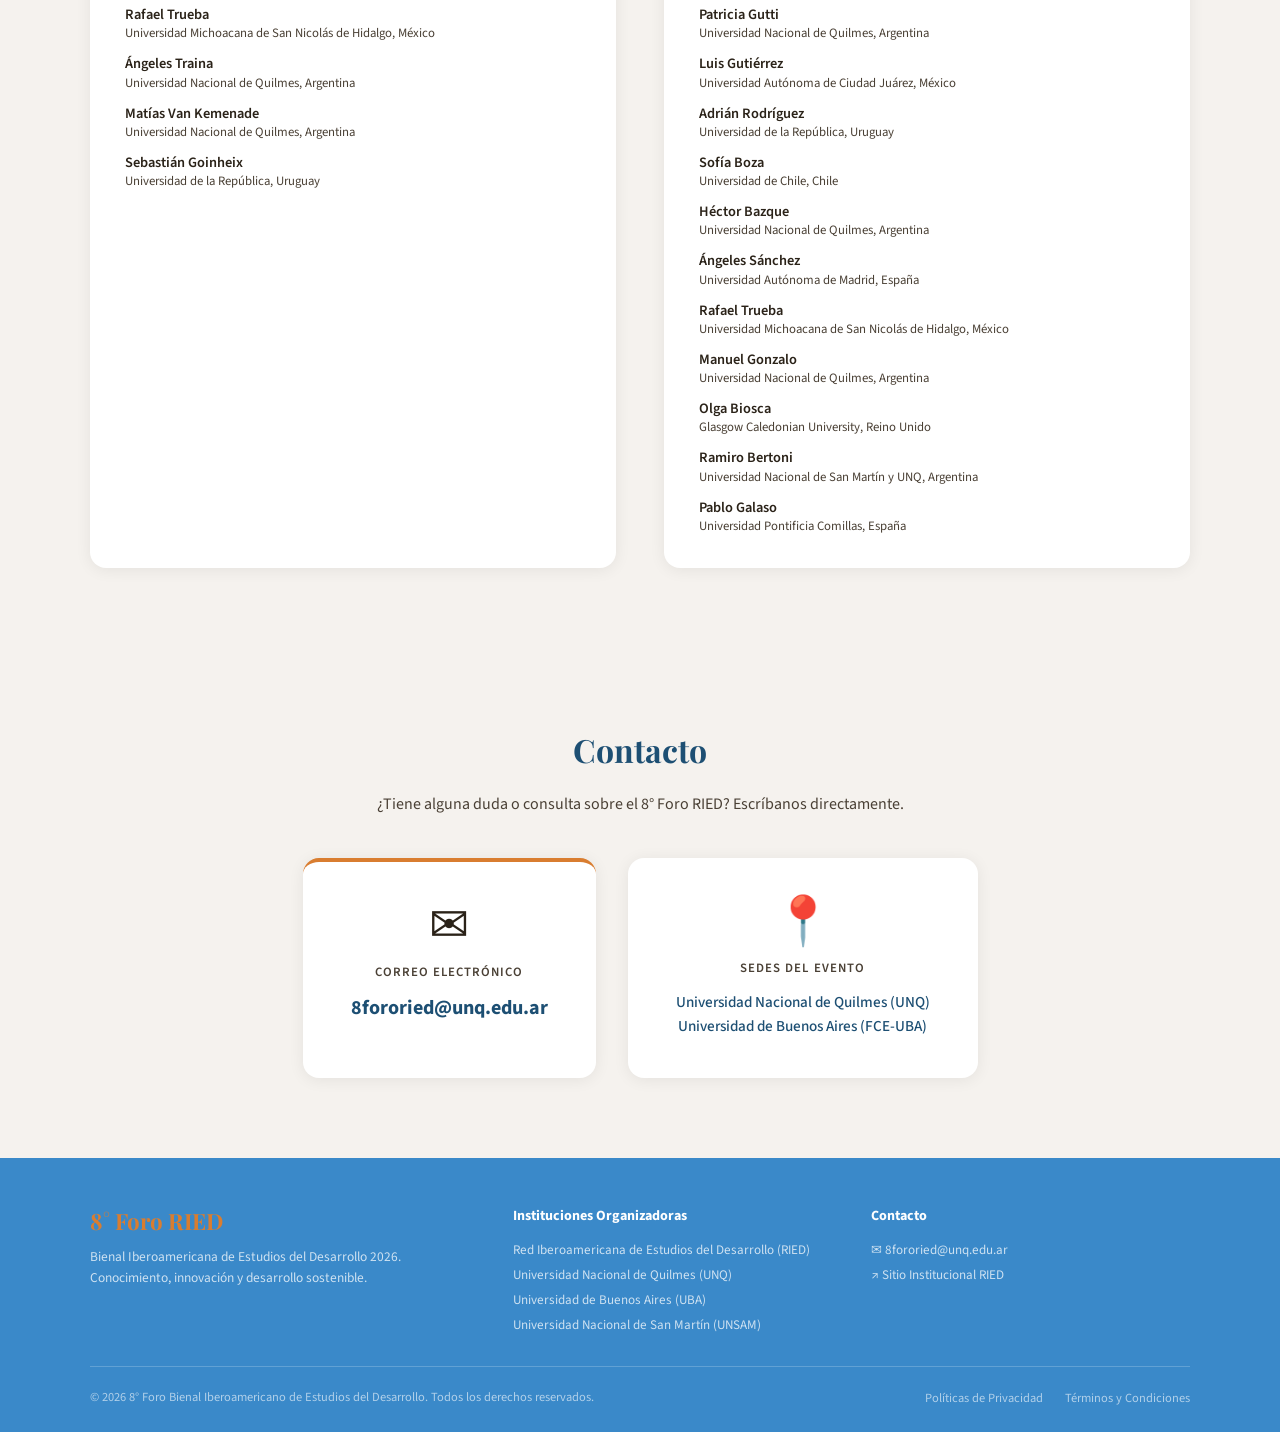
==== commit 4bdf781d: "Add files via upload" ====
--- a/index.html
+++ b/index.html
@@ -459,6 +459,7 @@
       <span class="hero-badge">20 al 22 de Octubre de 2026 · Buenos Aires, Argentina</span>
       <h1 class="hero-title">8° Foro Bienal Iberoamericano de Estudios del Desarrollo</h1>
       <p class="hero-subtitle">Conocimiento, innovación y desarrollo sostenible: Nuevas agendas, actores y territorios</p>
+      <p style="font-weight:700; font-size:1.1rem; letter-spacing:0.05em; margin: 0.75rem 0 1.5rem; color:#fff; text-transform:uppercase; opacity:0.95;">📍 MODALIDAD ÚNICAMENTE PRESENCIAL</p>
       <div class="hero-btns">
         <a href="#convocatoria" class="btn-primary">📄 Enviar Propuesta</a>
         <a href="#acerca" class="btn-secondary">Más información</a>
@@ -555,11 +556,11 @@
       <h3 class="section-title" style="font-size:1.3rem; margin-top:2.5rem;">Fechas Importantes</h3>
       <div class="fechas-list">
         <div class="fecha-item">
-          <span class="fecha-tag">26 de Mayo, 2026</span>
-          <span class="fecha-desc">Fecha límite para el envío de resúmenes</span>
+          <span class="fecha-tag">22 de junio, 2026</span>
+          <span class="fecha-desc">Fecha límite para el envío de resúmenes y postulación de libros</span>
         </div>
         <div class="fecha-item">
-          <span class="fecha-tag">15 de Junio, 2026</span>
+          <span class="fecha-tag">15 de julio, 2026</span>
           <span class="fecha-desc">Comunicación de aceptación</span>
         </div>
         <div class="fecha-item">
@@ -598,6 +599,67 @@
         <a href="https://docs.google.com/document/d/1Ycn0RDQFD9Lie3_sKB4nD702OVNZo6qW/edit?usp=drive_link&ouid=109383306768467036196&rtpof=true&sd=true" target="_blank" class="btn-outline">⬇ Descargar Template</a>
         <a href="https://drive.google.com/file/d/17ucjPjBVITcf9q3q3C0ZAJIgODDMo0Xp/view?usp=drive_link" target="_blank" class="btn-outline">📄 Bases y Condiciones</a>
         <a href="https://forms.gle/KFT8d6j4zbv81zY18" target="_blank" class="btn-primary">Enviar Propuesta</a>
+      </div>
+    </div>
+  </section>
+
+  <!-- CONVOCATORIA LIBROS -->
+  <section id="libros">
+    <div class="container">
+      <h2 class="section-title">Convocatoria a la Presentación de Libros</h2>
+      <p class="section-text">
+        Invitamos a autores/as y compiladores/as a postular sus publicaciones recientes para ser presentadas en el marco de las actividades del encuentro.
+      </p>
+      <p class="section-text">
+        El objetivo de este espacio es promover la difusión y el debate crítico en torno a las producciones bibliográficas más actuales dedicadas a las problemáticas del desarrollo en Iberoamérica.
+      </p>
+
+      <h3 class="section-title" style="font-size:1.3rem; margin-top:2.5rem;">1. Condiciones de Postulación</h3>
+      <p class="section-text">
+        El contenido de la obra debe estar alineado con el lema del Foro <em>"Conocimiento, innovación y desarrollo sostenible. Nuevas agendas, actores y territorios"</em> o inscribirse en alguno de los cuatro ejes temáticos:
+      </p>
+      <div class="requisitos-grid">
+        <div class="req-block">
+          <ul>
+            <li><strong>Eje 1:</strong> Desigualdades y desarrollo humano.</li>
+            <li><strong>Eje 2:</strong> Educación, capacidades y trabajo.</li>
+            <li><strong>Eje 3:</strong> Ciencia, tecnología e innovación sostenible.</li>
+            <li><strong>Eje 4:</strong> Estructura productiva y desarrollo territorial.</li>
+          </ul>
+        </div>
+        <div class="req-block">
+          <ul>
+            <li><strong>Fecha de edición:</strong> se priorizarán obras publicadas entre los años <strong>2025 y 2026</strong>.</li>
+            <li><strong>Formato:</strong> Libros con referato editorial (indispensable contar con registro ISBN), ya sea en soporte físico o digital (e-book).</li>
+          </ul>
+        </div>
+      </div>
+
+      <h3 class="section-title" style="font-size:1.3rem; margin-top:2rem;">2. Modalidad de Presentación e Inscripción</h3>
+      <div class="req-block" style="max-width:700px;">
+        <ul>
+          <li>Las propuestas aceptadas dispondrán de un espacio específico dentro del programa académico del Foro.</li>
+          <li>Al menos uno/a de los/as autores/as o presentadores/as designados/as deberá estar formalmente inscrito/a en el Foro.</li>
+        </ul>
+      </div>
+
+      <h3 class="section-title" style="font-size:1.3rem; margin-top:2rem;">3. Envío de Propuestas</h3>
+      <p class="section-text">
+        Las solicitudes de postulación deberán realizarse exclusivamente completando el formulario en línea. Se solicitarán los siguientes datos:
+      </p>
+      <div class="req-block" style="max-width:700px;">
+        <ol style="padding-left:1.2rem; line-height:2;">
+          <li>Título completo de la obra, autor/es o compilador/es y sello editorial.</li>
+          <li>Año de publicación.</li>
+          <li>ISBN (se aceptan propuestas con ISBN en trámite).</li>
+          <li>Resumen técnico o sinopsis del libro (máximo 250 palabras).</li>
+          <li>Imagen de la portada.</li>
+          <li>Breve reseña biográfica de quien realizará la presentación (máximo 150 palabras).</li>
+        </ol>
+      </div>
+
+      <div class="convoc-btns" style="margin-top:2rem;">
+        <a href="https://forms.gle/euE32SzCur6iEiHj8" target="_blank" class="btn-primary">📚 Formulario de Postulación</a>
       </div>
     </div>
   </section>
@@ -638,8 +700,8 @@
           <thead>
             <tr>
               <th>Categoría</th>
-              <th>Hasta 31/07/2026</th>
-              <th>Desde 01/08/2026</th>
+              <th>Hasta 15/08/2026</th>
+              <th>Desde 16/08/2026</th>
             </tr>
           </thead>
           <tbody>
@@ -688,6 +750,7 @@
             <li><span class="comite-nombre">Rafael Trueba</span><span class="comite-inst">Universidad Michoacana de San Nicolás de Hidalgo, México</span></li>
             <li><span class="comite-nombre">Ángeles Traina</span><span class="comite-inst">Universidad Nacional de Quilmes, Argentina</span></li>
             <li><span class="comite-nombre">Matías Van Kemenade</span><span class="comite-inst">Universidad Nacional de Quilmes, Argentina</span></li>
+            <li><span class="comite-nombre">Sebastián Goinheix</span><span class="comite-inst">Universidad de la República, Uruguay</span></li>
           </ul>
         </div>
 
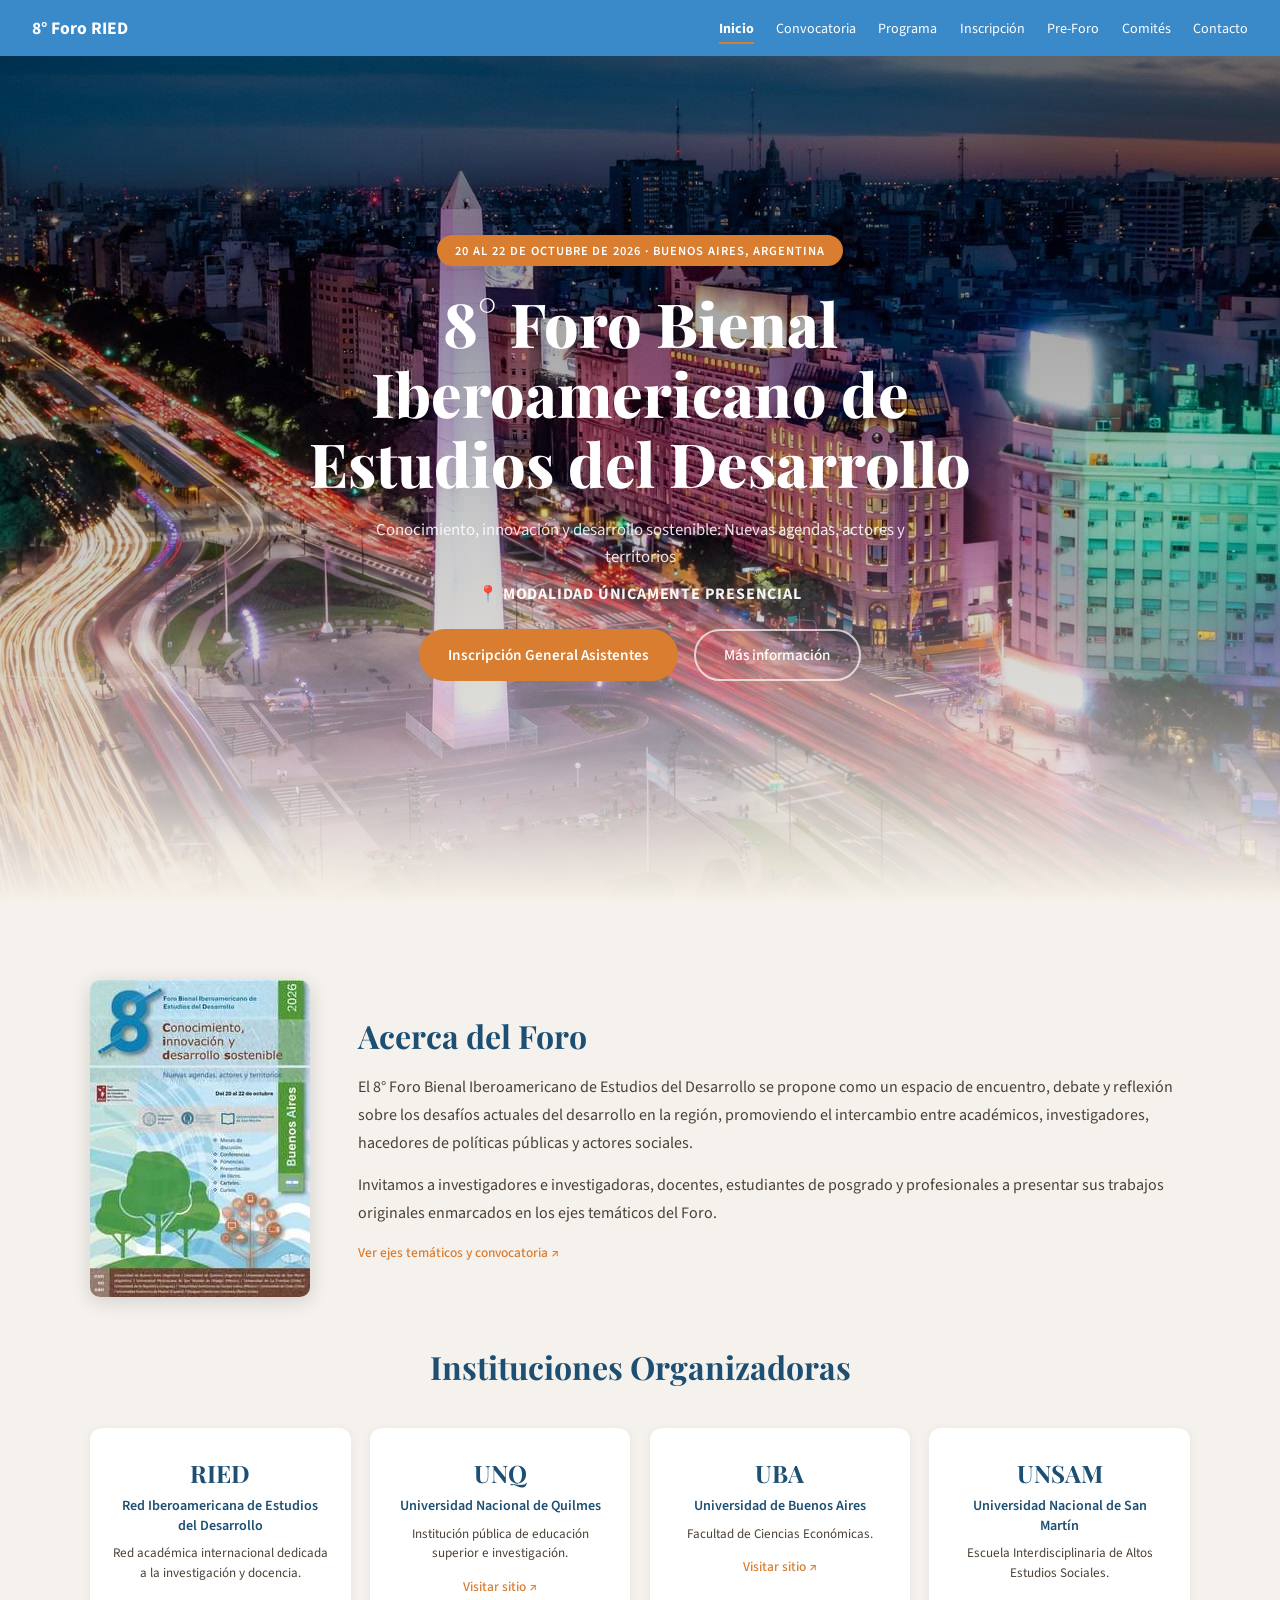
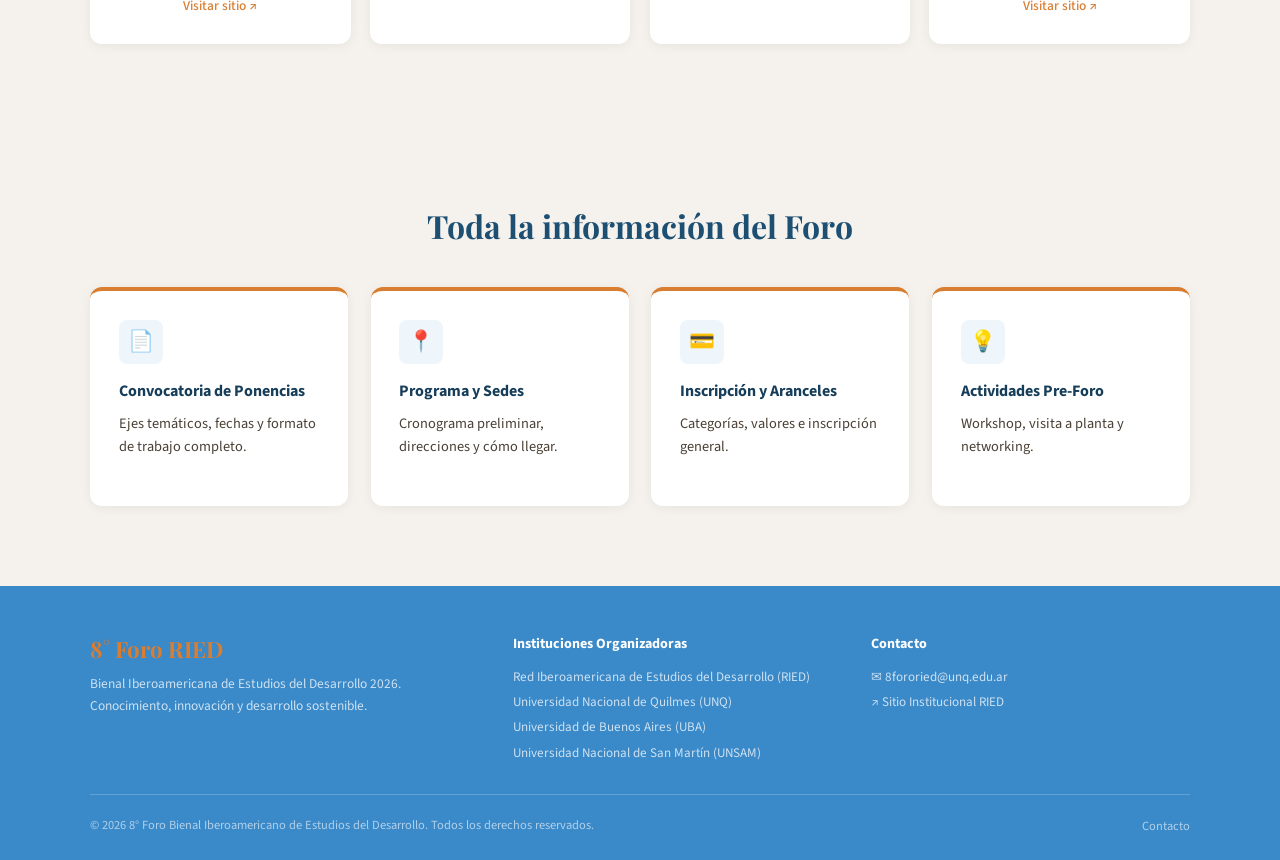
==== commit 6ae53240: "Rebuild site as multi-page static site, apply August content changes Splits the single 504KB index.h" ====
--- a/index.html
+++ b/index.html
@@ -4,464 +4,56 @@
   <meta charset="UTF-8" />
   <meta name="viewport" content="width=device-width, initial-scale=1.0" />
   <title>8° Foro RIED | Bienal Iberoamericana de Estudios del Desarrollo</title>
+  <meta name="description" content="8° Foro Bienal Iberoamericano de Estudios del Desarrollo. Conocimiento, innovación y desarrollo sostenible: nuevas agendas, actores y territorios. Del 20 al 22 de octubre de 2026, Buenos Aires, Argentina." />
+  <meta name="theme-color" content="#1D4F73" />
+  <link rel="canonical" href="https://8foro-ried.vercel.app/" />
+
+  <meta property="og:type" content="website" />
+  <meta property="og:title" content="8° Foro RIED | Bienal Iberoamericana de Estudios del Desarrollo" />
+  <meta property="og:description" content="8° Foro Bienal Iberoamericano de Estudios del Desarrollo. Conocimiento, innovación y desarrollo sostenible: nuevas agendas, actores y territorios. Del 20 al 22 de octubre de 2026, Buenos Aires, Argentina." />
+  <meta property="og:image" content="https://8foro-ried.vercel.app/images/hero-obelisco.jpg" />
+  <meta property="og:url" content="https://8foro-ried.vercel.app/" />
+  <meta property="og:locale" content="es_AR" />
+  <meta name="twitter:card" content="summary_large_image" />
+  <meta name="twitter:title" content="8° Foro RIED | Bienal Iberoamericana de Estudios del Desarrollo" />
+  <meta name="twitter:description" content="8° Foro Bienal Iberoamericano de Estudios del Desarrollo. Conocimiento, innovación y desarrollo sostenible: nuevas agendas, actores y territorios. Del 20 al 22 de octubre de 2026, Buenos Aires, Argentina." />
+  <meta name="twitter:image" content="https://8foro-ried.vercel.app/images/hero-obelisco.jpg" />
+
+  <link rel="icon" type="image/svg+xml" href="favicon.svg" />
+
+  <link rel="preconnect" href="https://fonts.googleapis.com" />
+  <link rel="preconnect" href="https://fonts.gstatic.com" crossorigin />
   <link href="https://fonts.googleapis.com/css2?family=Playfair+Display:wght@700;800&family=Source+Sans+3:wght@300;400;500;600&display=swap" rel="stylesheet" />
-  <style>
-    *, *::before, *::after { box-sizing: border-box; margin: 0; padding: 0; }
 
-    :root {
-      --azul: #1D4F73;
-      --azul-oscuro: #163d59;
-      --azul-nav: #3A89C9;
-      --naranja: #D97D30;
-      --naranja-hover: #bf6a22;
-      --fondo-claro: #f5f2ee;
-      --fondo-gris: #eeeae4;
-      --blanco: #ffffff;
-      --texto: #2a2218;
-      --texto-suave: #4a4035;
-      --borde: #ddd;
-    }
-
-    html { scroll-behavior: smooth; }
-
-    body {
-      font-family: 'Source Sans 3', sans-serif;
-      color: var(--texto);
-      background: var(--blanco);
-    }
-
-    /* ── NAV ── */
-    nav {
-      position: fixed; top: 0; left: 0; right: 0; z-index: 100;
-      background: var(--azul-nav);
-      display: flex; align-items: center; justify-content: space-between;
-      padding: 0 2.5rem; height: 56px;
-    }
-    .nav-logo {
-      font-family: 'Source Sans 3', sans-serif;
-      font-weight: 700; font-size: 1.1rem;
-      color: var(--blanco); text-decoration: none;
-    }
-    .nav-links { display: flex; gap: 2rem; list-style: none; }
-    .nav-links a {
-      color: var(--blanco); text-decoration: none;
-      font-size: 0.92rem; font-weight: 400;
-      transition: opacity .2s;
-    }
-    .nav-links a:hover { opacity: 0.8; }
-
-    .hamburger {
-      display: none; flex-direction: column; gap: 5px;
-      background: none; border: none; cursor: pointer; padding: 4px;
-    }
-    .hamburger span {
-      display: block; width: 24px; height: 2px;
-      background: var(--blanco); border-radius: 2px;
-      transition: all .3s;
-    }
-    .nav-mobile-open .nav-links {
-      display: flex !important;
-    }
-    @media (max-width: 768px) {
-      .hamburger { display: flex; }
-      .nav-links {
-        display: none; flex-direction: column;
-        position: absolute; top: 56px; left: 0; right: 0;
-        background: var(--azul-nav); padding: 1rem 1.5rem 1.5rem;
-        gap: .8rem; z-index: 99;
-      }
-      .nav-links a { font-size: 1rem; padding: .3rem 0; border-bottom: 1px solid rgba(255,255,255,.15); }
-    }
-
-    /* ── HERO ── */
-    #inicio {
-      min-height: 100vh;
-      background: linear-gradient(to bottom, rgba(0,0,0,0.55) 0%, rgba(0,0,0,0.2) 60%, rgba(245,240,232,1) 100%),
-                  url('[data-uri]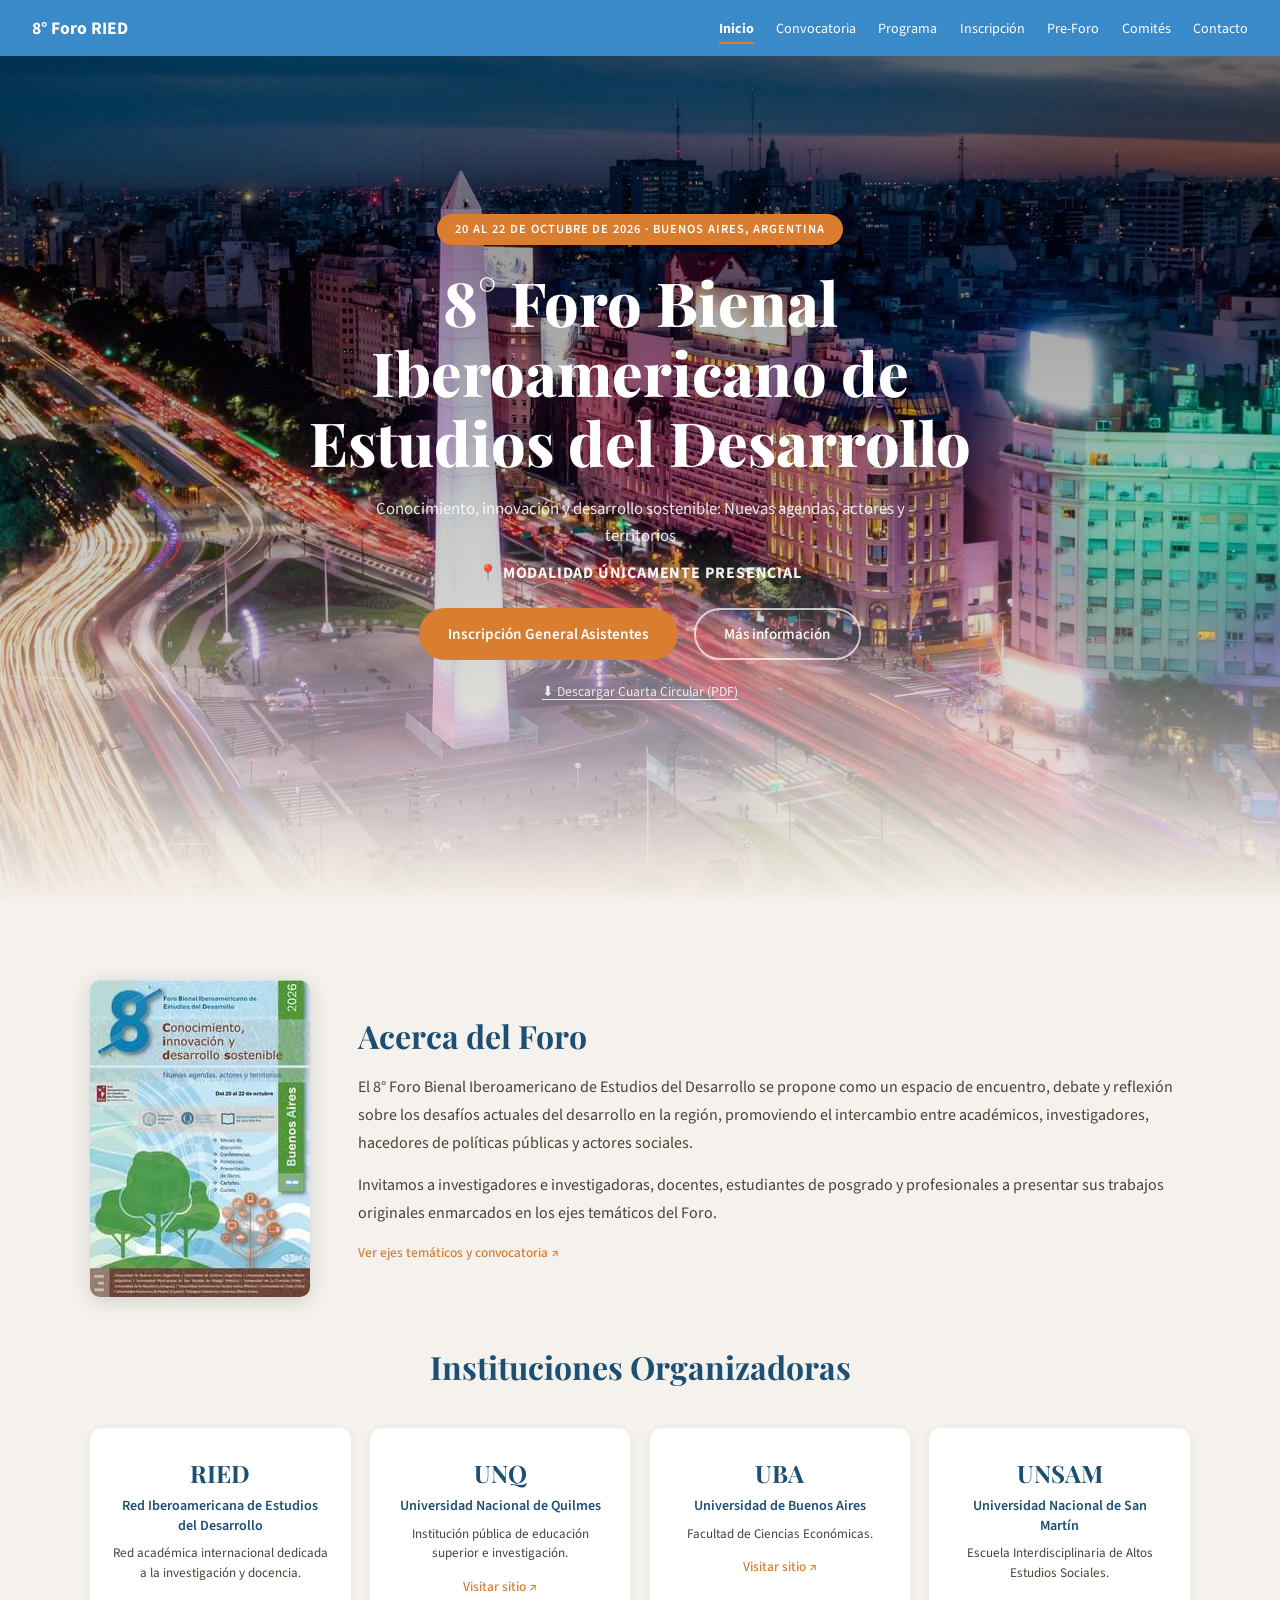
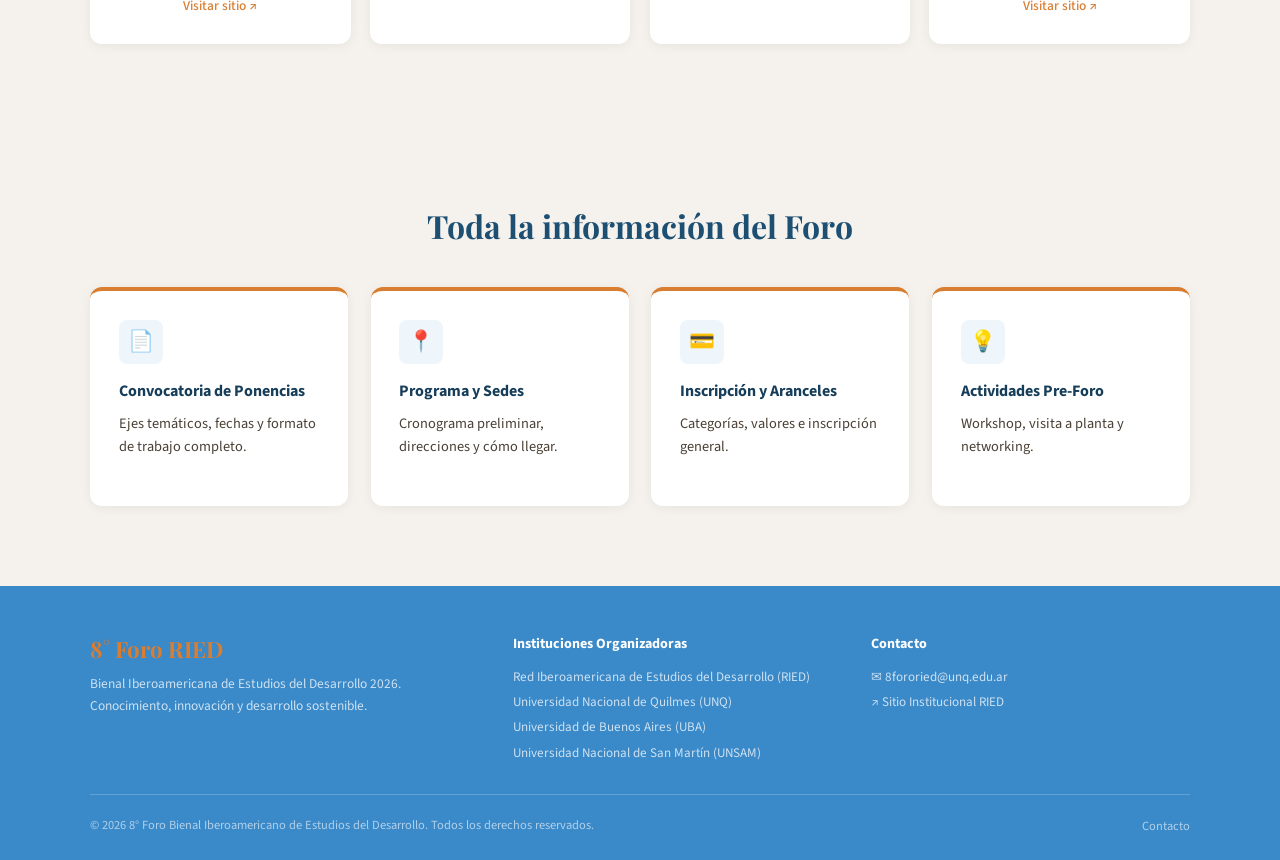
==== commit f73f9bb7: "Add Cuarta Circular PDF download link to hero" ====
--- a/index.html
+++ b/index.html
@@ -6,18 +6,18 @@
   <title>8° Foro RIED | Bienal Iberoamericana de Estudios del Desarrollo</title>
   <meta name="description" content="8° Foro Bienal Iberoamericano de Estudios del Desarrollo. Conocimiento, innovación y desarrollo sostenible: nuevas agendas, actores y territorios. Del 20 al 22 de octubre de 2026, Buenos Aires, Argentina." />
   <meta name="theme-color" content="#1D4F73" />
-  <link rel="canonical" href="https://8foro-ried.vercel.app/" />
+  <link rel="canonical" href="https://8foro-ried.unq.edu.ar/" />
 
   <meta property="og:type" content="website" />
   <meta property="og:title" content="8° Foro RIED | Bienal Iberoamericana de Estudios del Desarrollo" />
   <meta property="og:description" content="8° Foro Bienal Iberoamericano de Estudios del Desarrollo. Conocimiento, innovación y desarrollo sostenible: nuevas agendas, actores y territorios. Del 20 al 22 de octubre de 2026, Buenos Aires, Argentina." />
-  <meta property="og:image" content="https://8foro-ried.vercel.app/images/hero-obelisco.jpg" />
-  <meta property="og:url" content="https://8foro-ried.vercel.app/" />
+  <meta property="og:image" content="https://8foro-ried.unq.edu.ar/images/hero-obelisco.jpg" />
+  <meta property="og:url" content="https://8foro-ried.unq.edu.ar/" />
   <meta property="og:locale" content="es_AR" />
   <meta name="twitter:card" content="summary_large_image" />
   <meta name="twitter:title" content="8° Foro RIED | Bienal Iberoamericana de Estudios del Desarrollo" />
   <meta name="twitter:description" content="8° Foro Bienal Iberoamericano de Estudios del Desarrollo. Conocimiento, innovación y desarrollo sostenible: nuevas agendas, actores y territorios. Del 20 al 22 de octubre de 2026, Buenos Aires, Argentina." />
-  <meta name="twitter:image" content="https://8foro-ried.vercel.app/images/hero-obelisco.jpg" />
+  <meta name="twitter:image" content="https://8foro-ried.unq.edu.ar/images/hero-obelisco.jpg" />
 
   <link rel="icon" type="image/svg+xml" href="favicon.svg" />
 
@@ -56,6 +56,7 @@
         <a href="https://forms.gle/PxyVXch4f9z4xXR76" target="_blank" class="btn-primary">Inscripción General Asistentes</a>
         <a href="#acerca" class="btn-secondary">Más información</a>
       </div>
+      <a href="docs/cuarta-circular.pdf" target="_blank" class="hero-doc-link">⬇ Descargar Cuarta Circular (PDF)</a>
     </div>
   </section>
 
--- a/styles.css
+++ b/styles.css
@@ -100,6 +100,13 @@
       text-transform: uppercase; opacity: .95;
     }
     .hero-btns { display: flex; gap: 1rem; justify-content: center; flex-wrap: wrap; }
+    .hero-doc-link {
+      display: inline-block; margin-top: 1.4rem;
+      color: rgba(255,255,255,.85); font-size: .85rem;
+      text-decoration: underline; text-underline-offset: 3px;
+      transition: color .2s;
+    }
+    .hero-doc-link:hover { color: var(--blanco); }
     .btn-primary {
       background: var(--naranja); color: var(--blanco);
       border: none; padding: .8rem 1.8rem; border-radius: 999px;
@@ -187,6 +194,15 @@
       background: var(--blanco); border-radius: 12px;
       padding: 2rem 1.8rem;
       box-shadow: 0 2px 12px rgba(0,0,0,.06);
+      overflow: hidden;
+    }
+    .eje-card-media {
+      margin: -2rem -1.8rem 1.2rem;
+      aspect-ratio: 16 / 10;
+      background: var(--fondo-gris);
+    }
+    .eje-card-media img {
+      width: 100%; height: 100%; object-fit: cover; display: block;
     }
     .eje-icono {
       width: 44px; height: 44px; background: #eef5fb;
@@ -197,7 +213,7 @@
       font-size: 1rem; font-weight: 700; color: var(--azul);
       margin-bottom: .6rem;
     }
-    .eje-desc { font-size: .9rem; color: var(--texto-suave); line-height: 1.6; margin-bottom: 1.2rem; }
+    .eje-desc { font-size: .9rem; color: var(--texto-suave); line-height: 1.6; margin-bottom: 1.2rem; overflow-wrap: anywhere; }
     .btn-download {
       width: 100%; background: var(--naranja); color: var(--blanco);
       border: none; padding: .7rem 1rem; border-radius: 8px;
@@ -250,6 +266,10 @@
     .requisitos-grid {
       display: grid; grid-template-columns: 1fr 1fr;
       gap: 2rem; max-width: 860px; margin: 2.5rem auto 0;
+      align-items: stretch;
+    }
+    .req-block {
+      display: flex; flex-direction: column;
     }
     .req-block h3 {
       font-size: 1rem; font-weight: 700; color: var(--azul);
@@ -262,6 +282,25 @@
     }
     .req-block li::before {
       content: "•"; color: var(--azul); position: absolute; left: 0;
+    }
+    .tip-box {
+      background: #eef5fb; border-left: 4px solid var(--naranja);
+      border-radius: 0 8px 8px 0; padding: .9rem 1.1rem;
+      margin: 1rem 0 1.2rem; font-size: .86rem; color: var(--texto-suave);
+      line-height: 1.6;
+    }
+    .tip-box strong { color: var(--azul-oscuro); }
+    .tip-box ul { margin-bottom: .8rem; }
+    .tip-box ul:last-child { margin-bottom: 0; }
+    .tip-box p { margin: 0; }
+    .map-embed {
+      position: relative; width: 100%; aspect-ratio: 4 / 3;
+      border-radius: 10px; overflow: hidden;
+      box-shadow: 0 2px 12px rgba(0,0,0,.08);
+    }
+    .req-block .map-embed { margin-top: auto; }
+    .map-embed iframe {
+      position: absolute; inset: 0; width: 100%; height: 100%; border: 0;
     }
     .convoc-btns {
       display: flex; gap: 1rem; justify-content: center; flex-wrap: wrap;
@@ -292,6 +331,7 @@
       padding: 1.5rem; text-align: center;
       box-shadow: 0 2px 10px rgba(0,0,0,.06);
       border-top: 4px solid var(--azul);
+      overflow-wrap: anywhere;
     }
     .dia-fecha { font-size: .78rem; color: var(--naranja); font-weight: 700; text-transform: uppercase; letter-spacing: .06em; margin-bottom: .4rem; }
     .dia-titulo { font-size: .95rem; font-weight: 600; color: var(--azul-oscuro); }
